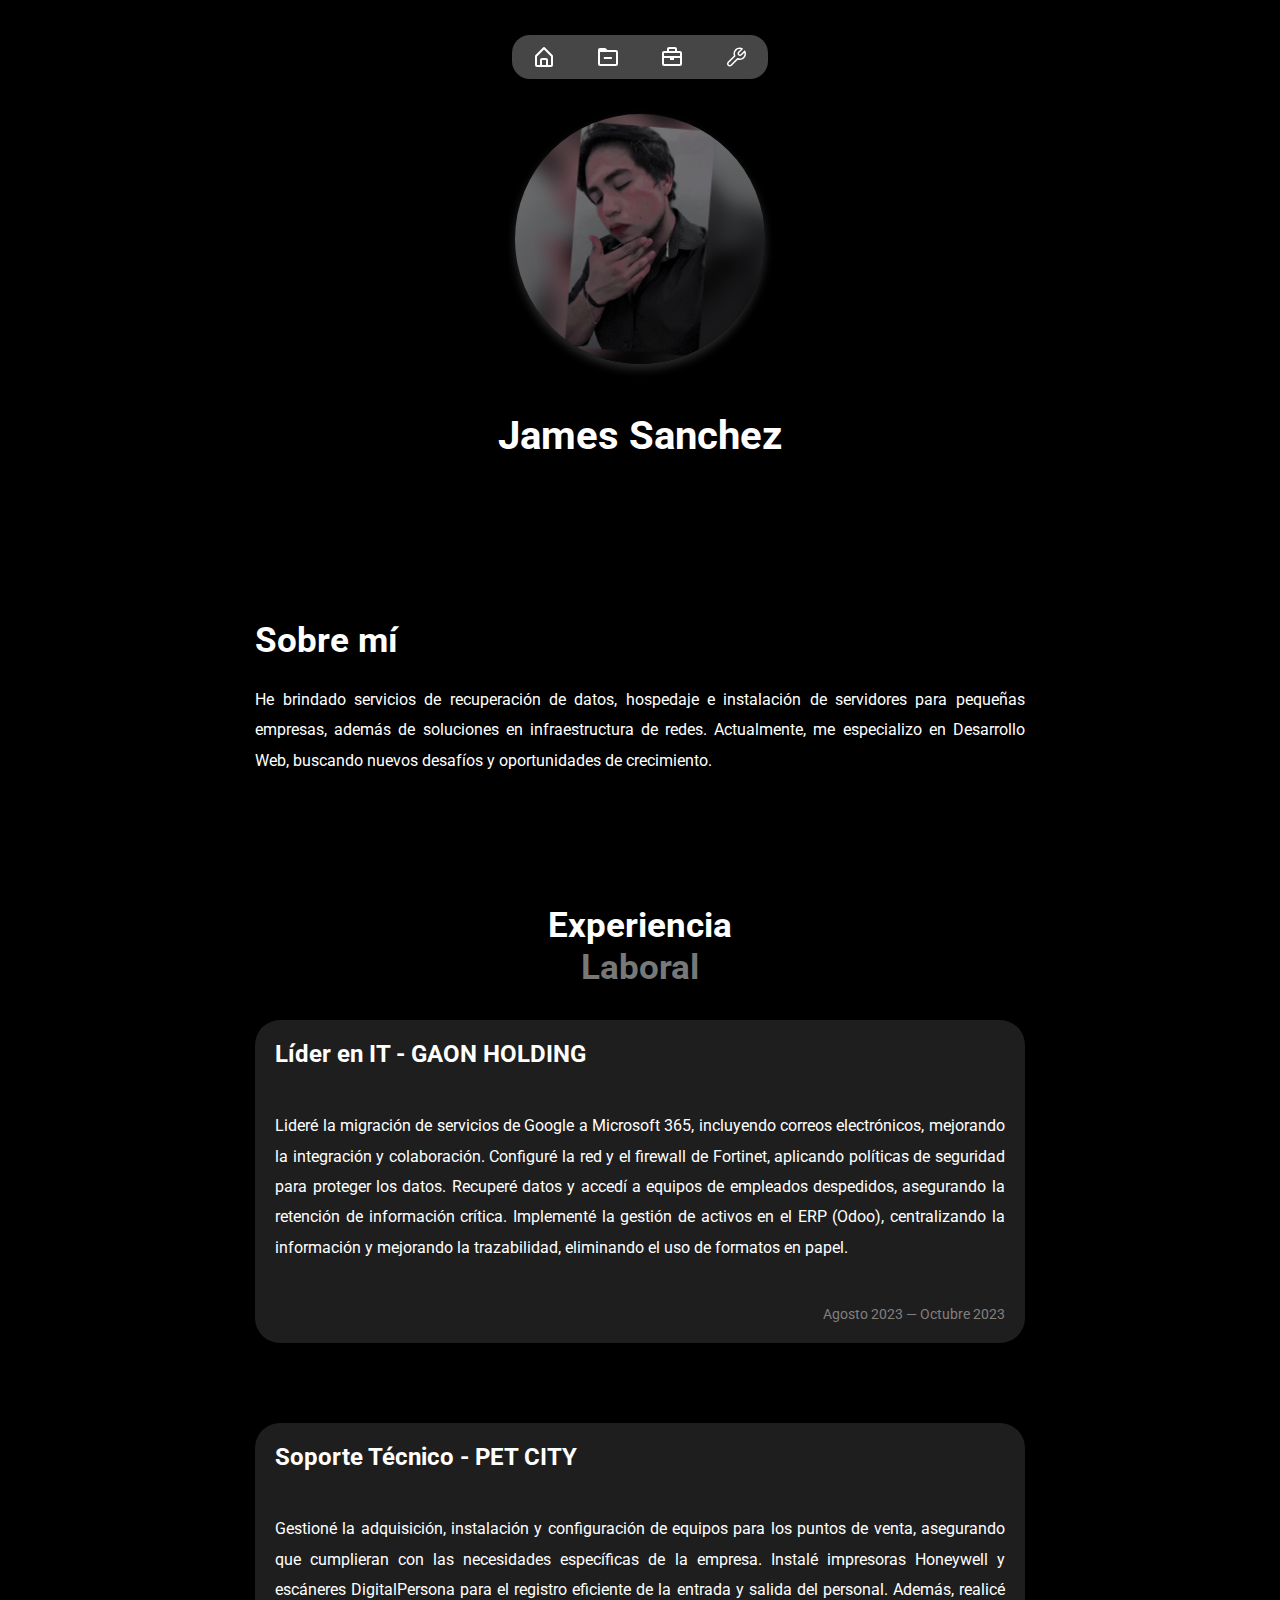
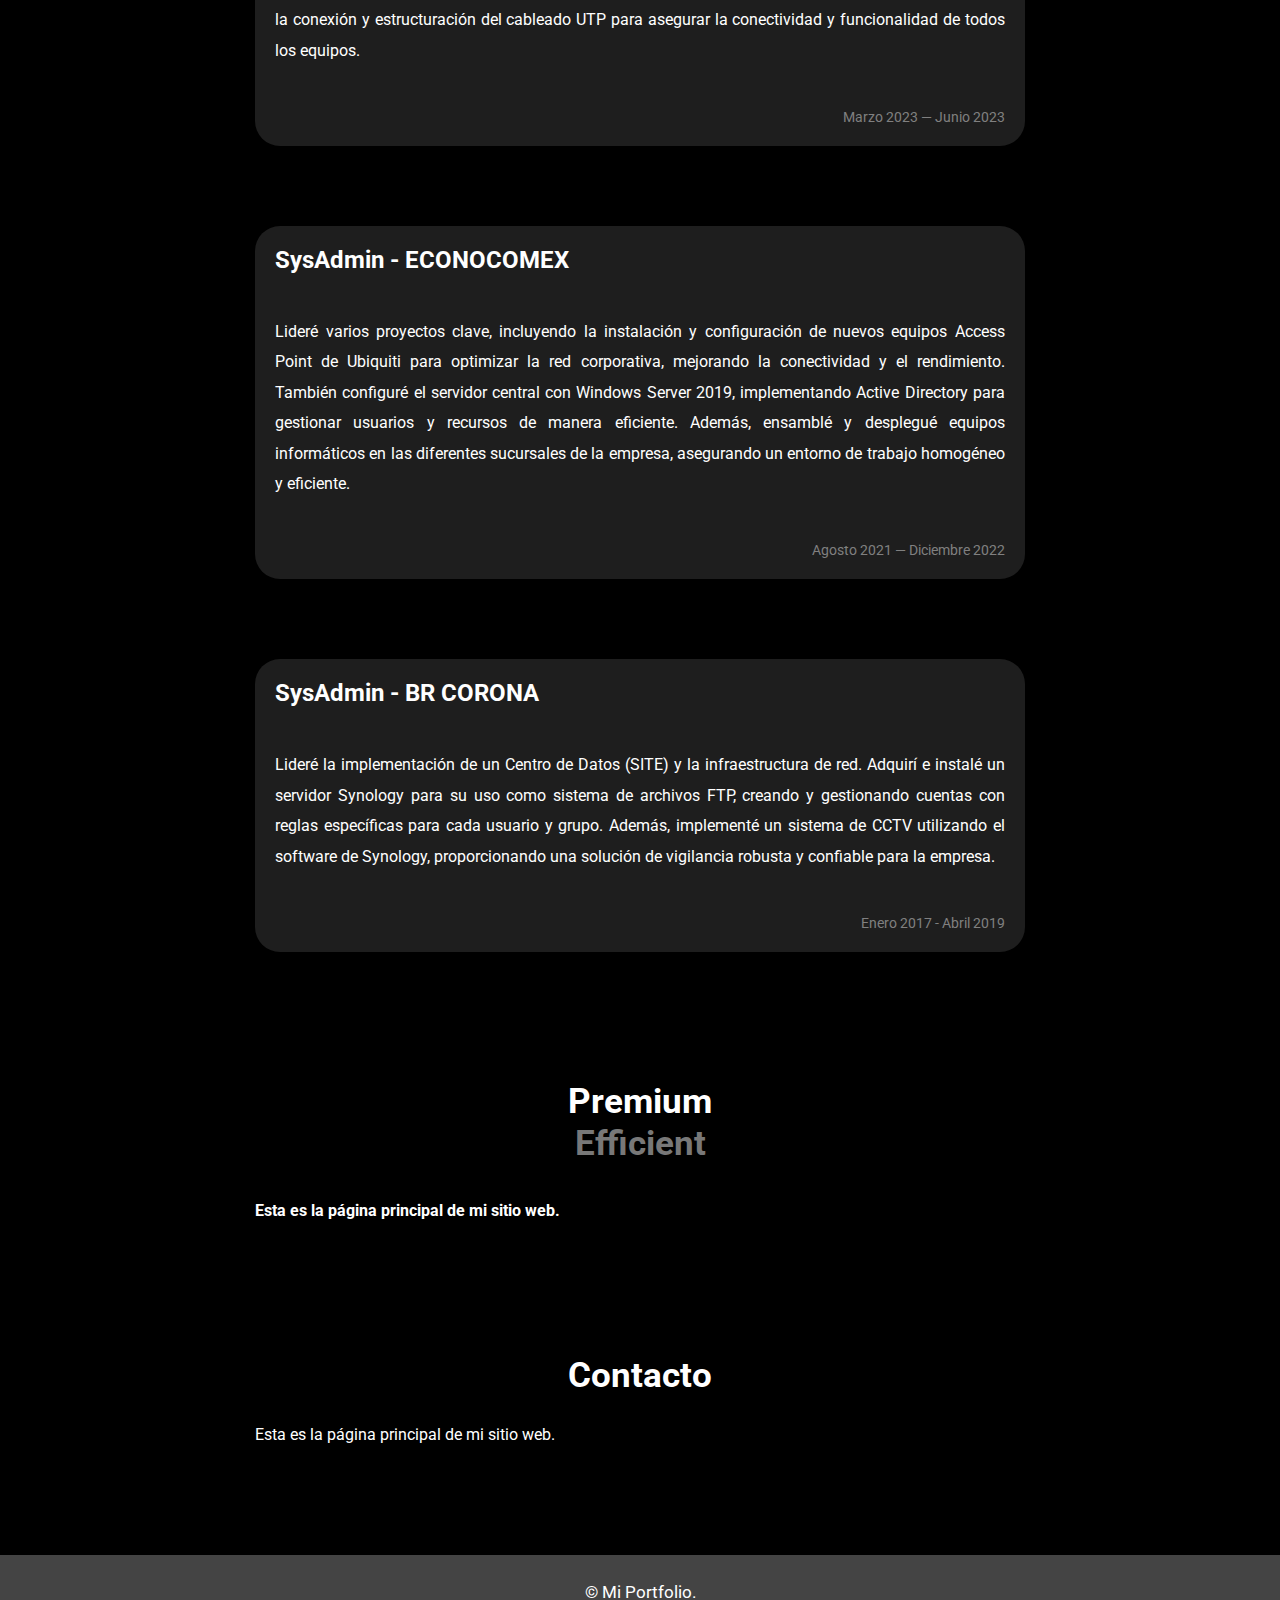
==== index.html @ c53a4980 "Portfolio Personal: Update - Se agrego el diseño general de la página principal." ====
<!DOCTYPE html>
<html lang="es">
<head>
  <meta charset="UTF-8">
  <meta name="viewport" content="width=device-width, initial-scale=1.0">
  <link rel="stylesheet" href="./public/css/styles.css">
  <link rel="stylesheet" href="./public/css/header.css">
  <link rel="stylesheet" href="./public/css/footer.css">

  <!-- Fonts -->
  <link rel="preconnect" href="https://fonts.googleapis.com">
  <link rel="preconnect" href="https://fonts.gstatic.com" crossorigin>
  <link href="https://fonts.googleapis.com/css2?family=Roboto:ital,wght@0,100..900;1,100..900&display=swap" rel="stylesheet">


  <title>Portfolio Personal - James Sanchez</title>
</head>
<body>
  <!-- Contenedor para el Header -->
  <!-- <div data-include-html="./public/components/header.html"></div> -->

  <!-- Menu -->
  <div class="container-maintained"> <!-- Contenedor de cinta -->

    <nav class="options"> <!-- Cinta -->

      <div class="container-icon"> <!-- Espacio de icono -->
        <a class="frame-icon" href="./index.html">
          <!-- Recurso del icono -->
          <img src="./public/assets/home.svg" alt="Inicio" title="Inicio">
        </a> <!-- Cuerpo de iconos -->
      </div>

      <div class="container-icon">
        <a class="frame-icon" href="#" alt="Proyectos">
          <img src="./public/assets/projects.svg" alt="Proyectos" title="Proyectos">
        </a>
      </div>

      <div class="container-icon">
        <a class="frame-icon" href="#" alt="Trabajo">
          <img src="./public/assets/work.svg" alt="Trabajo" title="Trabajos">
        </a>
      </div>
      
      <div class="container-icon">
        <a class="frame-icon" href="#" alt="Premium Tools" title="Premium Tools">
          <img src="./public/assets/tools.svg" alt="Herramientas">
        </a>
      </div>

    </nav>

  </div>

  <main>
    <div class="container">
      <img src="./public/images/profile picture.jpg" class="profile-picture" alt="Foto de perfil de James Sanchez">
      <h1 class="name">James Sanchez</h1>
    </div>

    <!-- Section Main -->
    <section class="section-main">

      <h2 class="subtitle-main">Sobre mí</h2>
      <p class="paragraph">
        He brindado servicios de recuperación de datos, hospedaje e instalación de servidores para pequeñas empresas, además de soluciones en infraestructura de redes. Actualmente, me especializo en Desarrollo Web, buscando nuevos desafíos y oportunidades de crecimiento.
      </p>

    </section>
    
    <section class="sections">
      <!-- Works - Tittle -->
      <div class="container-design-title">

        <h2 class="subtitle">Experiencia<br><span class="subtitles-component-span">Laboral</span></h2>

      </div>

      <!-- Works - Description -->
      <div class="container-design-content">

        <h2 class="title-work">
          Líder en IT - GAON HOLDING
        </h2>
        <br>
        <p class="paragraph">
          Lideré la migración de servicios de Google a Microsoft 365, incluyendo correos electrónicos, mejorando la integración y colaboración. Configuré la red y el firewall de Fortinet, aplicando políticas de seguridad para proteger los datos. Recuperé datos y accedí a equipos de empleados despedidos, asegurando la retención de información crítica. Implementé la gestión de activos en el ERP (Odoo), centralizando la información y mejorando la trazabilidad, eliminando el uso de formatos en papel.
        </p>
        <br>
        <p class="paragraph-date">
          Agosto 2023 — Octubre 2023
        </p>
        
      </div>

      <div class="container-design-content">

        <h2 class="title-work">
          Soporte Técnico - PET CITY
        </h2>
        <br>
        <p class="paragraph">
          Gestioné la adquisición, instalación y configuración de equipos para los puntos de venta, asegurando que cumplieran con las necesidades específicas de la empresa. Instalé impresoras Honeywell y escáneres DigitalPersona para el registro eficiente de la entrada y salida del personal. Además, realicé la conexión y estructuración del cableado UTP para asegurar la conectividad y funcionalidad de todos los equipos.
        </p>
        <br>
        <p class="paragraph-date">
          Marzo 2023 — Junio 2023
        </p>

      </div>

      <div class="container-design-content">

        <h2 class="title-work">
          SysAdmin - ECONOCOMEX
        </h2>
        <br>
        <p class="paragraph">
          Lideré varios proyectos clave, incluyendo la instalación y configuración de nuevos equipos Access Point de Ubiquiti para optimizar la red corporativa, mejorando la conectividad y el rendimiento. También configuré el servidor central con Windows Server 2019, implementando Active Directory para gestionar usuarios y recursos de manera eficiente. Además, ensamblé y desplegué equipos informáticos en las diferentes sucursales de la empresa, asegurando un entorno de trabajo homogéneo y eficiente.
        </p>
        <br>
        <p class="paragraph-date">
          Agosto 2021 — Diciembre 2022
        </p>

      </div>

      <div class="container-design-content">

        <h2 class="title-work">
          SysAdmin - BR CORONA
        </h2>
        <br>
        <p class="paragraph">
          Lideré la implementación de un Centro de Datos (SITE) y la infraestructura de red. Adquirí e instalé un servidor Synology para su uso como sistema de archivos FTP, creando y gestionando cuentas con reglas específicas para cada usuario y grupo. Además, implementé un sistema de CCTV utilizando el software de Synology, proporcionando una solución de vigilancia robusta y confiable para la empresa.
        </p>
        <br>
        <p class="paragraph-date">
          Enero 2017 - Abril 2019
        </p>

      </div>
      
    </section>

    <section class="sections">
      <div class="container-design-title">
        <h2 class="subtitle">Premium <br><span class="subtitles-component-span">Efficient</span></h2>
      </div>

      <h3 class="paragraph">Esta es la página principal de mi sitio web.</h3>

    </section>
    
    <section class="sections">

      <div class="container-design-title">
        <h2 class="subtitle">Contacto <br><span class="subtitles-complement-span"></span></h2>
        <p class="paragraph">Esta es la página principal de mi sitio web.</p>
      </div>

    </section>
    
  </main>

  <div data-include-html="./public/components/footer.html"></div>

  <!-- Importar el archivo de los componentes -->
  <script src="./public/js/footer.js"></script>

</body>
</html>
---- public/css/styles.css ----
/* Reset CSS básico */
* {
    margin: 0;
    padding: 0;
    box-sizing: border-box;
    font-family: "Roboto", sans-serif;
}

html, body {
    height: 100%;
    margin: 0;
    display: flex;
    flex-direction: column;
    background-color: black;
}

.container {
    display: flex;
    flex-direction: column;
    justify-content: center;
    align-items: center;
}

main {
    flex: 1;
    margin: 0 3rem 4.5rem 3rem;
}

.profile-picture {
    display: block; /* Para aplicar márgenes automáticos en bloque */
    width: 250px; /* Tamaño deseado */
    height: 250px; /* Mantener la proporción */
    border-radius: 50%; /* Hace la imagen circular */
    object-fit: cover; /* Recorta la imagen para que llene el espacio sin deformarse */
    margin: 0 auto; /* Centra la imagen */
    box-shadow: 0px 5px 10px 0px rgba(52, 52, 52, 0.8); /* Borde con blur de 5px */
}

.section-main {
    margin-top: 5rem;
    width: 65%;
    margin: auto;
}

/* Sections - General */
.sections{
    width: 65%;
    margin: auto;
    margin-top: 8rem;
}


/* Section Main */
/* Name */
.name {
    margin: 3rem 0 10rem 0;
    font-size: 2.5rem;
    color: white;
    text-align: center;
}


/* Works - Tittle */
.container-design-title {
    margin-bottom: 2rem;
    border-radius: 20px;
}

/* Works - Description */
.container-design-content {
    background: rgb(30, 30, 30);
    padding: 20px;
    margin-bottom: 80px;
    border-radius: 25px;
}


/* Inicio de Menú */

/* Contenedor de cinta */
.container-maintained {
    display: flex;
    width: auto;
    background-color: gray;
    justify-content: center;
    background: transparent;
}

/* Cinta */
.options {
    background-color: rgb(70, 70, 70);
    display: flex;
    justify-content: space-between;
    padding: 10px 20px;
    margin: 35px 0;
    border-radius: 18px;
    gap: 40px;
}

/* Centrado de los iconos en el nav -> container-icon */
.frame-icon {
    display: flex;
}


/* Fin de menu */

/* Works - Description */

.title-work {
    color: white;
}

/* Subtitle main - h2 */
.subtitle-main {
    font-size: 2.2rem;
    color: white;
}

.subtitle {
    font-size: 2.2rem;
    color: white;
    text-align: center;
}

/* Label - a */
.paragraph {
    text-align: justify;
    margin: 1.5rem 0 1.5rem 0;
    font-size: 1rem;
    line-height: 1.9;
    color: white;
}

.paragraph-date {
    text-align: right;
    font-size: 0.9rem;
    color: gray;
}

/* Subtitles component */
.subtitles-component {
    font-size: 2.2rem;
    color: white;
    text-align: center;
}

/* Label - span */
.subtitles-component-span {
    color: rgb(120, 120, 120);
}

/* Mobile */
@media (width <= 768px) {

    .name {
        font-size: 2.2rem;
        margin-bottom: 4rem;
    }

    /* Sections */
    .sections, .section-main {
        /* margin-top: 3rem; */
        width: 95%;
    }

    .paragraph {
        margin-top: 1.5rem;
        font-size: 0.9rem;
    }

    main {
        margin: 0 1.5rem 4.5rem 1.5rem;
    }
    
}
---- public/css/footer.css ----
/* Propiedades del diseño general del footer */
footer {
    background-color: #444;
    color: white;
    /* margin-top: 2rem; */
    padding: 0.7rem;
    text-align: center;
    position: relative;
    bottom: 0;
    left: 0;
    box-sizing: border-box;
    width: 100%;
    align-items: center;
    font-family: Arial, Helvetica, sans-serif;
}

/* 
    Propiedades de la etiqueta que contiene referencias: como redes sociales
    secciones de la página, etc. 
*/

.information {
    font-size: 17px;
    padding: 1rem;
}

@media screen and (min-width: 320px) and (max-width: 768px) {
    .information {
        font-size: 14px;
    }
}
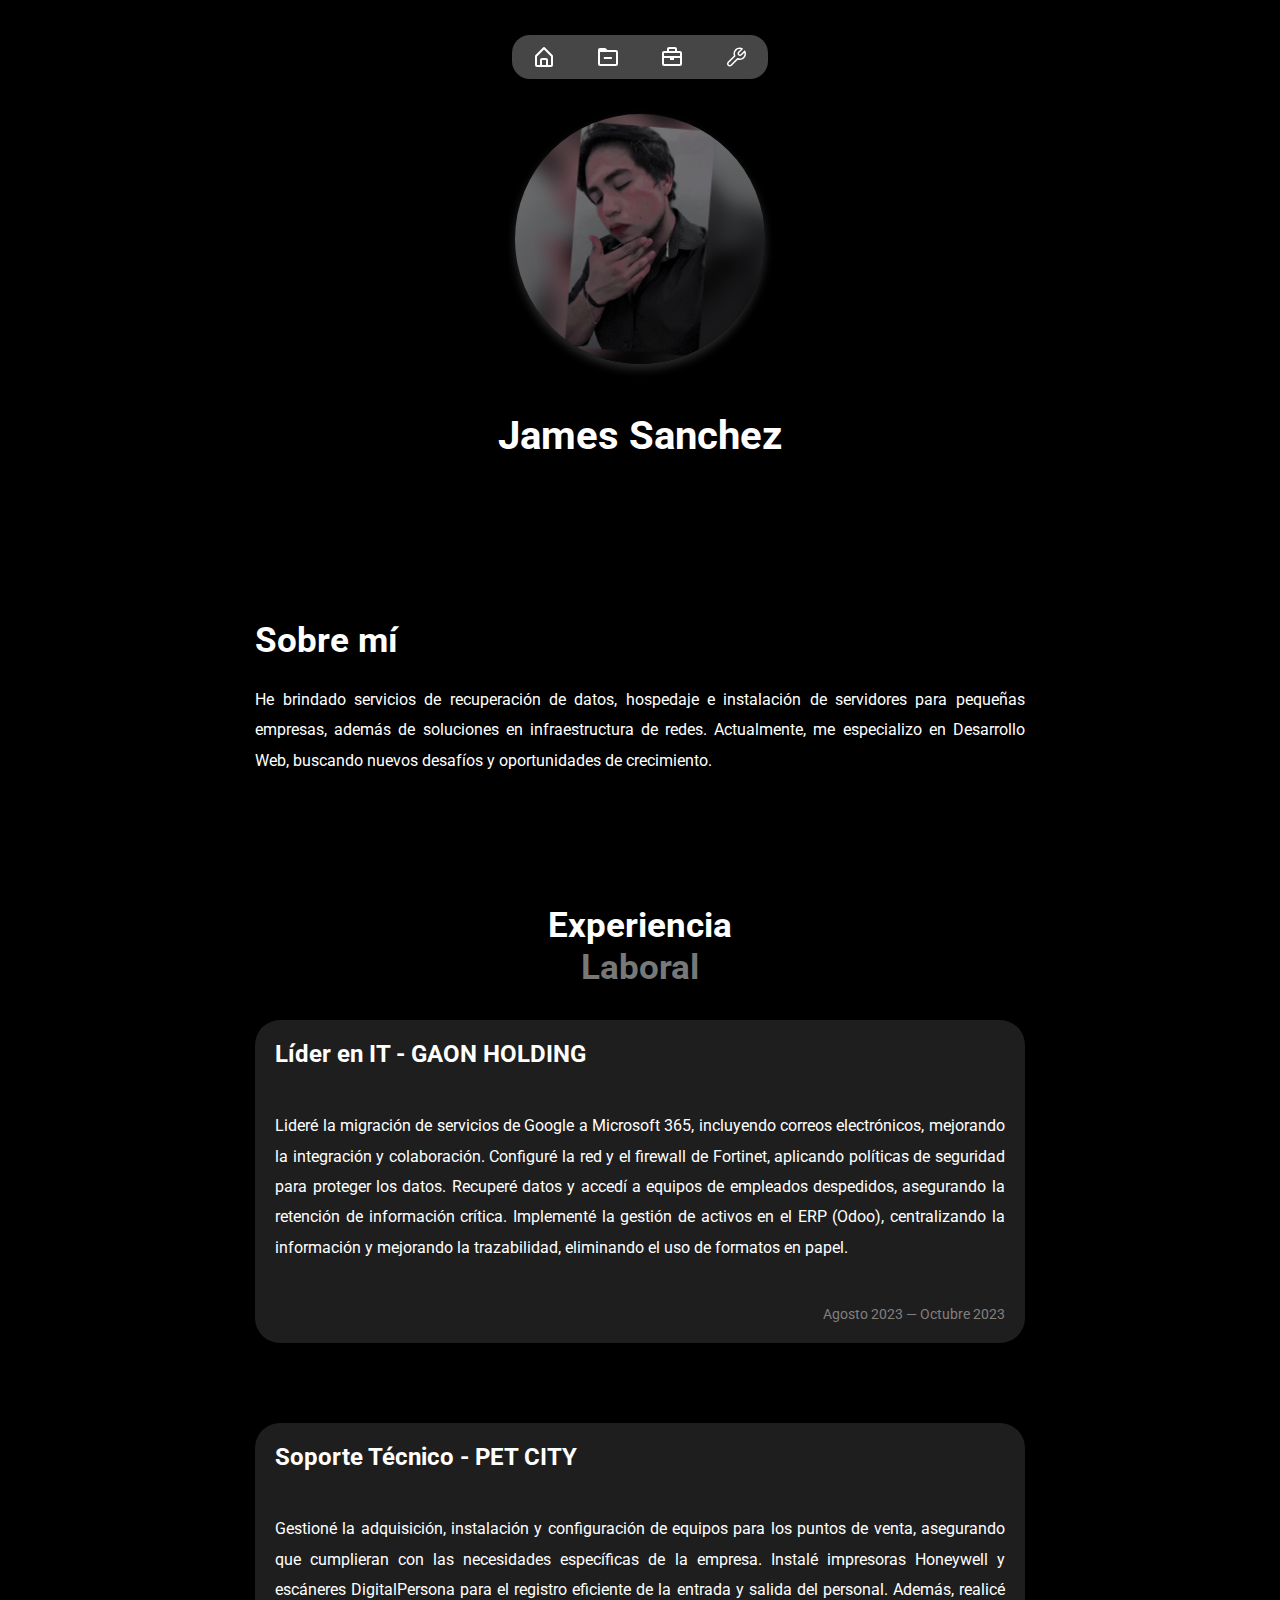
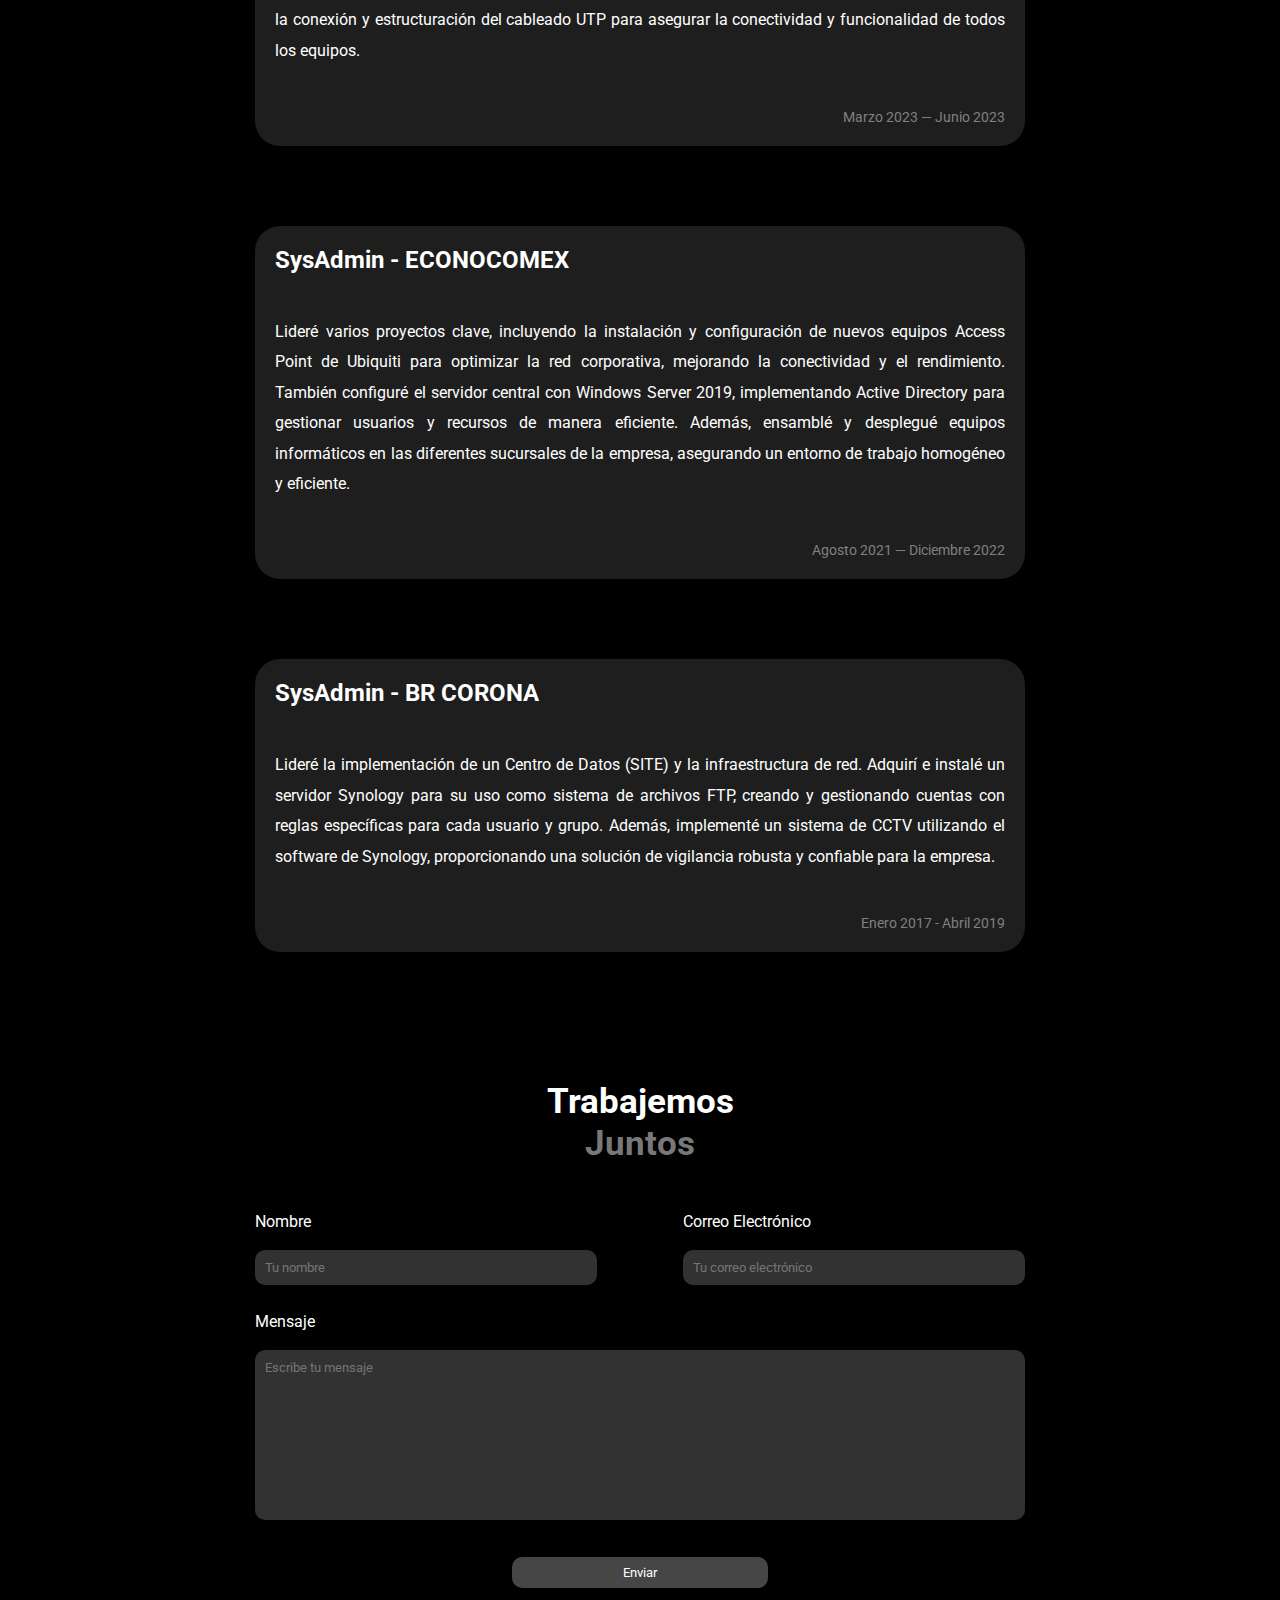
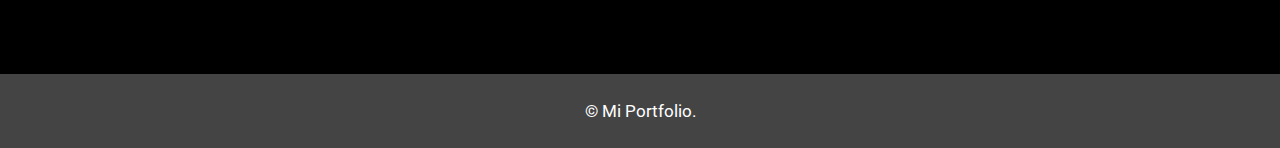
==== commit 47c3f43d: "Update: Contacto - Se agrego el formulario con lo siguientes elementos como el nombre, correo y mens" ====
--- a/index.html
+++ b/index.html
@@ -16,10 +16,8 @@
   <title>Portfolio Personal - James Sanchez</title>
 </head>
 <body>
-  <!-- Contenedor para el Header -->
-  <!-- <div data-include-html="./public/components/header.html"></div> -->
 
-  <!-- Menu -->
+  <!-- Menu Header -->
   <div class="container-maintained"> <!-- Contenedor de cinta -->
 
     <nav class="options"> <!-- Cinta -->
@@ -144,21 +142,47 @@
       
     </section>
 
-    <section class="sections">
-      <div class="container-design-title">
-        <h2 class="subtitle">Premium <br><span class="subtitles-component-span">Efficient</span></h2>
-      </div>
-
-      <h3 class="paragraph">Esta es la página principal de mi sitio web.</h3>
-
-    </section>
-    
+    <!-- Contact -->
     <section class="sections">
 
       <div class="container-design-title">
-        <h2 class="subtitle">Contacto <br><span class="subtitles-complement-span"></span></h2>
-        <p class="paragraph">Esta es la página principal de mi sitio web.</p>
+        <h2 class="subtitle">Trabajemos <br><span class="subtitles-component-span">Juntos</span></h2>
       </div>
+
+      <form action="/enviar-formulario" method="post" class="contact">
+
+        <div class="form-container">
+
+          <div class="grid-name">
+            
+            <label class="lbl-form" for="name">Nombre</label> <br> <br>
+            <input class="input-name" type="text" id="name" name="name" placeholder="Tu nombre" required>
+          
+          </div>
+
+          <div class="grid-email">
+
+            <label class="lbl-form" for="email">Correo Electrónico</label> <br> <br>
+            <input class="input-email" type="email" id="email" name="email" cols="30" placeholder="Tu correo electrónico" required>
+
+          </div>
+
+          <div class="grid-message">
+
+            <label class="lbl-form" for="message">Mensaje</label> <br> <br>
+            <textarea class="txtarea-message" id="message" name="message" rows="10" cols="100%" maxlength="1000" placeholder="Escribe tu mensaje" required></textarea> <br> <br>
+            
+          </div>
+
+          <div class="grid-btn">
+            
+            <button class="btn-form" type="submit">Enviar</button>
+
+          </div>
+
+        </div>
+
+      </form>
 
     </section>
     
--- a/public/css/styles.css
+++ b/public/css/styles.css
@@ -105,6 +105,8 @@
 
 /* Fin de menu */
 
+
+
 /* Works - Description */
 
 .title-work {
@@ -150,6 +152,94 @@
     color: rgb(120, 120, 120);
 }
 
+
+/* Contact */
+
+.lbl-form {
+    font-size: 1rem;
+    color: white;
+}
+
+.form-container {
+    display: grid;
+    grid-template-columns: repeat(9, 1fr);
+    grid-template-rows: 80px 20px 15em 40px 10px;
+
+    margin: auto;
+    margin-top: 3rem;
+}
+
+.grid-name {
+    grid-column: 1 / 5;
+    grid-row: 1 / 2;
+}
+
+.input-name {
+    padding: 10px;
+    border: none;
+    border-radius: 10px;
+    background: rgb(50, 50, 50);
+    color: white;
+
+    width: 100%;
+}
+
+.grid-email {
+    grid-column: 6 / 10;
+    grid-row: 1 / 2;
+}
+
+.input-email {
+    padding: 10px;
+    border: none;
+    border-radius: 10px;
+    background-color: rgb(50, 50, 50);
+    color: white;
+
+    width: 100%;
+}
+
+.grid-message {
+    grid-column: 1 / 10;
+    grid-row: 3 / 4;
+}
+
+.txtarea-message {
+    padding: 10px;
+    border: none;
+    border-radius: 10px;
+    background-color: rgb(50, 50, 50);
+    color: white;
+
+    width: 100%;
+    resize: none;
+}
+
+.grid-btn {
+    grid-column: 4 / 7;
+    grid-row: 4 / 5;
+}
+
+.btn-form {
+    margin: 5px auto;
+    padding: 8px;
+    border: none;
+    border-radius: 10px;
+    background-color: rgb(70, 70, 70);
+    color: white;
+
+    width: 100%;
+    cursor: pointer;
+
+    transition: background-color 0.3s ease; 
+}
+
+.btn-form:hover {
+    background-color: rgb(100, 100, 100);
+}
+
+
+
 /* Mobile */
 @media (width <= 768px) {
 
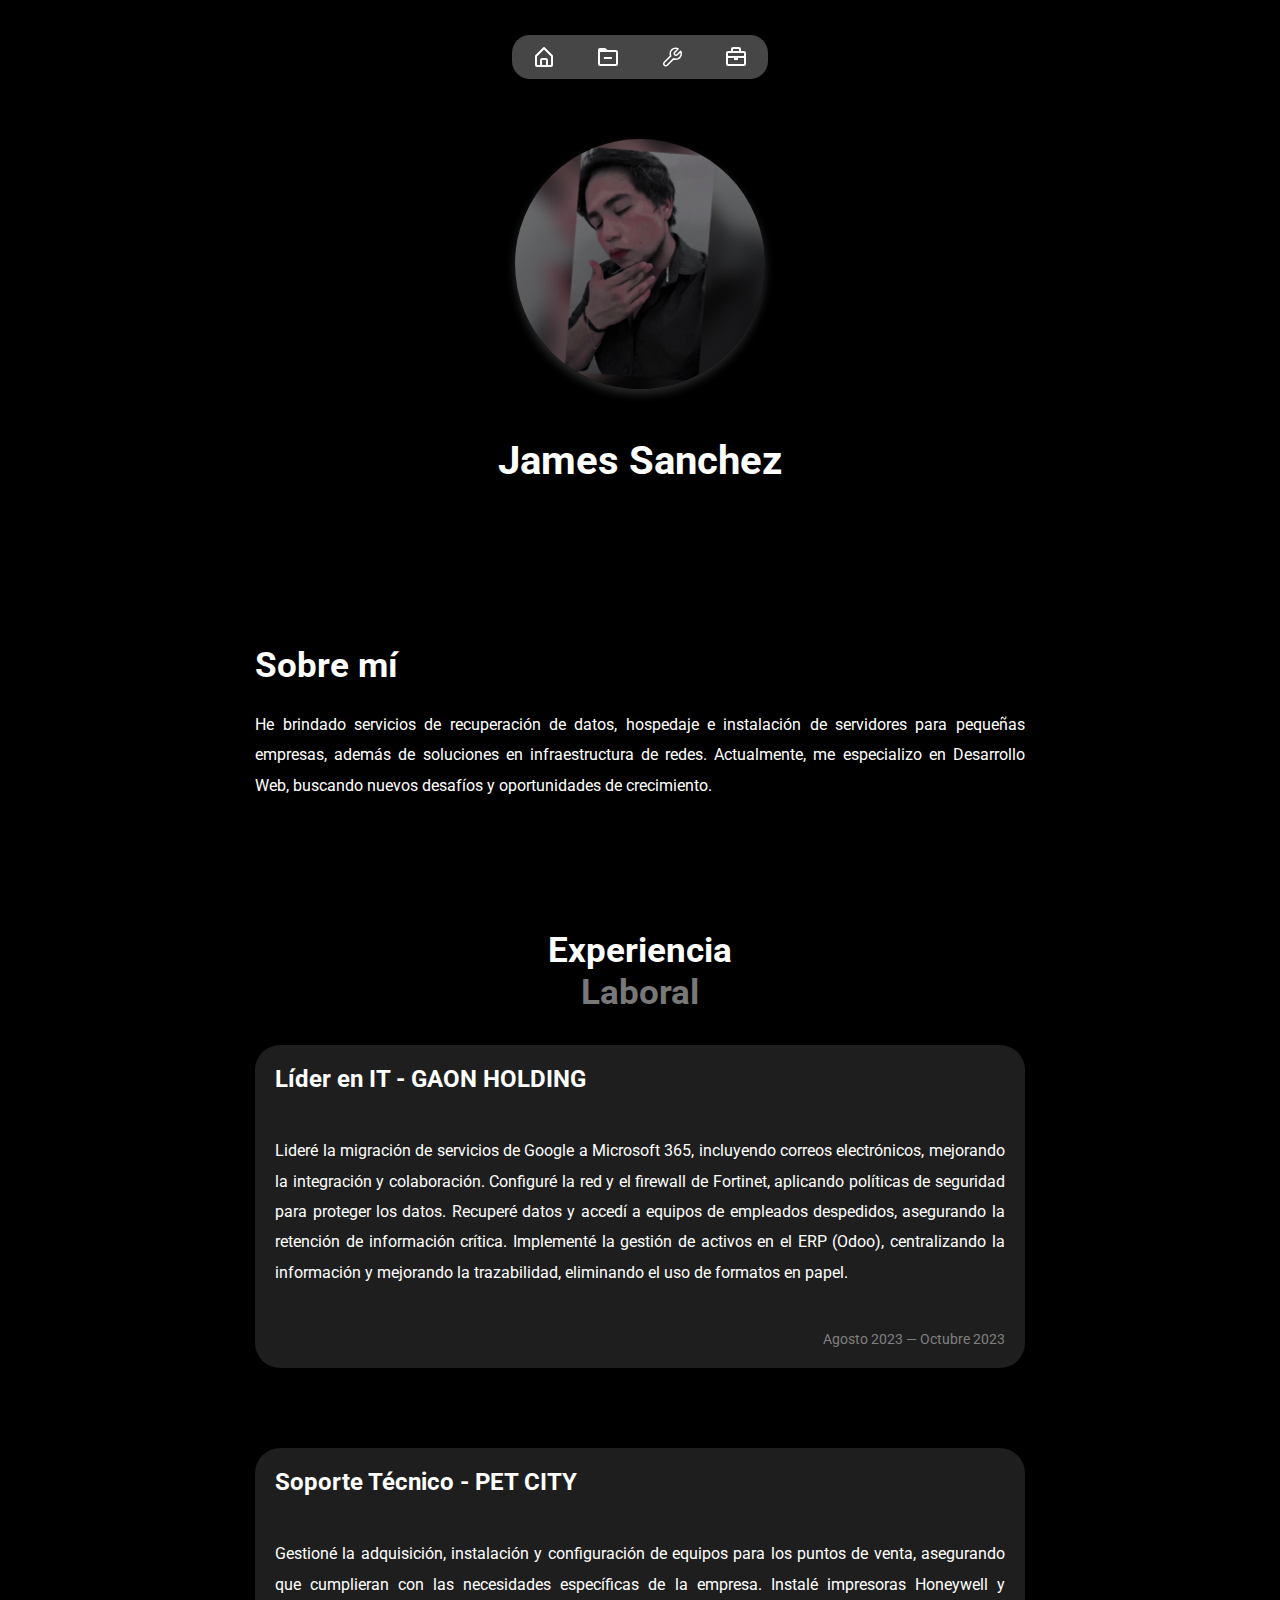
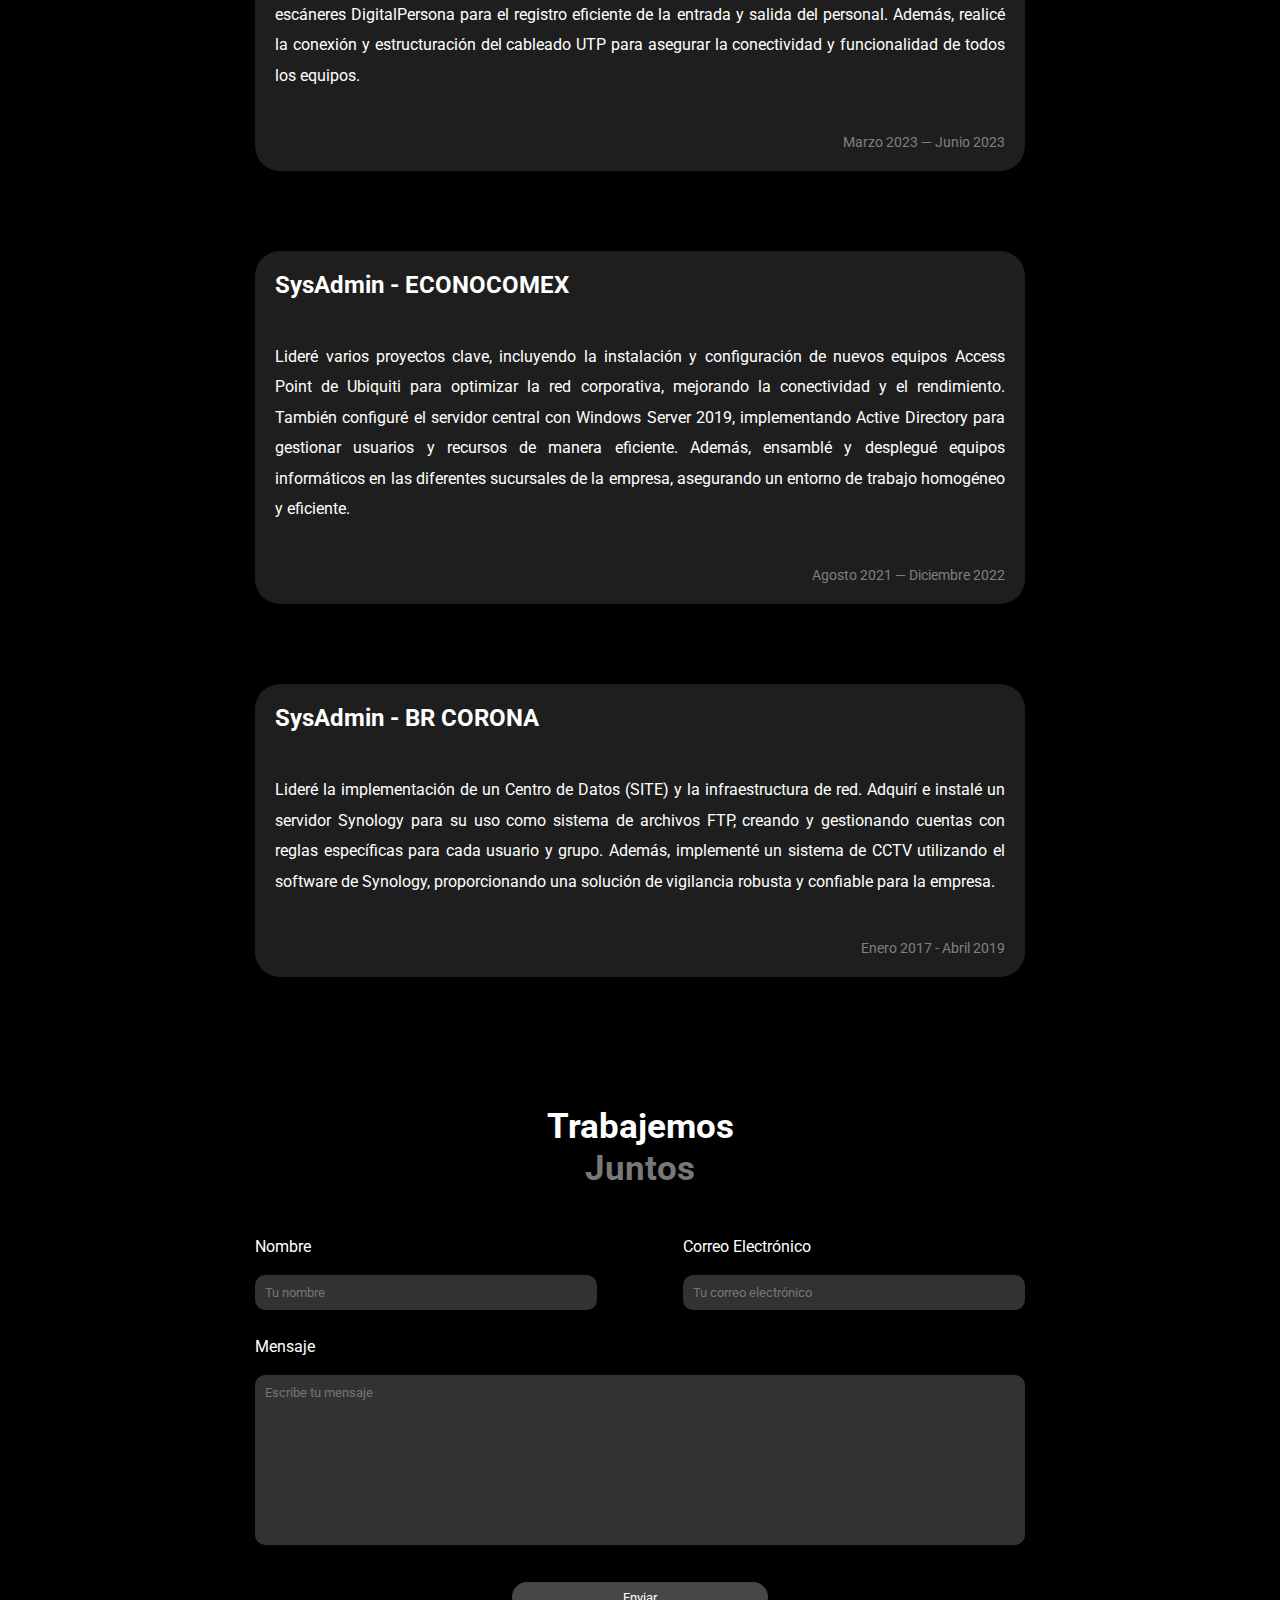
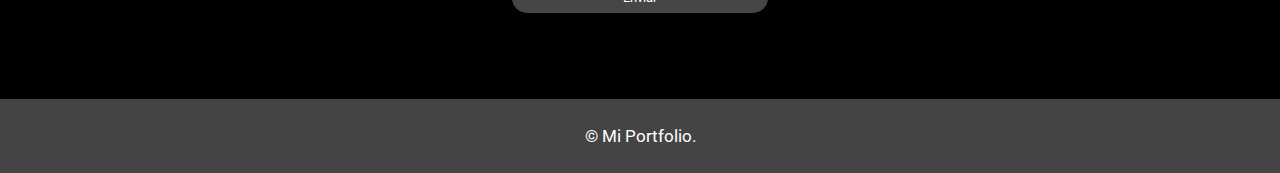
==== commit 769781b7: "Merge pull request #2 from JamesSanchez01/feature/contact" ====
--- a/index.html
+++ b/index.html
@@ -4,7 +4,6 @@
   <meta charset="UTF-8">
   <meta name="viewport" content="width=device-width, initial-scale=1.0">
   <link rel="stylesheet" href="./public/css/styles.css">
-  <link rel="stylesheet" href="./public/css/header.css">
   <link rel="stylesheet" href="./public/css/footer.css">
 
   <!-- Fonts -->
@@ -30,20 +29,20 @@
       </div>
 
       <div class="container-icon">
-        <a class="frame-icon" href="#" alt="Proyectos">
-          <img src="./public/assets/projects.svg" alt="Proyectos" title="Proyectos">
-        </a>
-      </div>
-
-      <div class="container-icon">
-        <a class="frame-icon" href="#" alt="Trabajo">
-          <img src="./public/assets/work.svg" alt="Trabajo" title="Trabajos">
+        <a class="frame-icon" href="#experiencia" alt="Experiencia">
+          <img src="./public/assets/projects.svg" alt="Experiencia" title="Experiencia">
         </a>
       </div>
       
       <div class="container-icon">
-        <a class="frame-icon" href="#" alt="Premium Tools" title="Premium Tools">
+        <a class="frame-icon" href="#herramientas" alt="Herramientas" title="Herramientas">
           <img src="./public/assets/tools.svg" alt="Herramientas">
+        </a>
+      </div>
+
+      <div class="container-icon">
+        <a class="frame-icon" href="#trabajemos-juntos" alt="Trabajemos Juntos">
+          <img src="./public/assets/work.svg" alt="Trabajemos Juntos" title="Trabajemos Juntos">
         </a>
       </div>
 
@@ -71,7 +70,7 @@
       <!-- Works - Tittle -->
       <div class="container-design-title">
 
-        <h2 class="subtitle">Experiencia<br><span class="subtitles-component-span">Laboral</span></h2>
+        <h2 id="experiencia" class="subtitle">Experiencia<br><span class="subtitles-component-span">Laboral</span></h2>
 
       </div>
 
@@ -146,10 +145,10 @@
     <section class="sections">
 
       <div class="container-design-title">
-        <h2 class="subtitle">Trabajemos <br><span class="subtitles-component-span">Juntos</span></h2>
-      </div>
-
-      <form action="/enviar-formulario" method="post" class="contact">
+        <h2 id="trabajemos-juntos" class="subtitle">Trabajemos <br><span class="subtitles-component-span">Juntos</span></h2>
+      </div>
+
+      <form id="contactForm" class="contact" action="http://127.0.0.1:8000/send-email/" method="post">
 
         <div class="form-container">
 
@@ -179,10 +178,14 @@
             <button class="btn-form" type="submit">Enviar</button>
 
           </div>
-
+          
         </div>
 
       </form>
+
+      <div id="successMessage" class="successMessage"></div>
+
+      <div id="errorMessage" class="errorMessage"></div>
 
     </section>
     
@@ -192,6 +195,7 @@
 
   <!-- Importar el archivo de los componentes -->
   <script src="./public/js/footer.js"></script>
+  <script src="/public/js/form.js"></script>
 
 </body>
 </html>
--- a/public/css/styles.css
+++ b/public/css/styles.css
@@ -92,7 +92,7 @@
     display: flex;
     justify-content: space-between;
     padding: 10px 20px;
-    margin: 35px 0;
+    margin: 35px 0 60px 0;
     border-radius: 18px;
     gap: 40px;
 }
@@ -224,7 +224,7 @@
     margin: 5px auto;
     padding: 8px;
     border: none;
-    border-radius: 10px;
+    border-radius: 15px;
     background-color: rgb(70, 70, 70);
     color: white;
 
@@ -238,10 +238,62 @@
     background-color: rgb(100, 100, 100);
 }
 
-
-
-/* Mobile */
+/* Comprobación o Error de envió de correo */
+
+.successMessage {
+    color: #b1ff4a;
+    display: none;
+
+    text-align: center;
+    position: fixed; /* Fijado en la pantalla */
+    top: 50%;
+    left: 50%;
+    transform: translate(-50%, -50%); /* Centra el div en la pantalla */
+    background: rgb(60, 60, 60); /* Fondo oscuro semi-transparente */
+    padding: 1rem 2rem;
+    border-radius: 8px;
+    width: auto;
+    text-shadow: 2px 2px 1px rgb(0, 0, 0); /* Sombra */
+
+    margin-top: 1.5rem;
+    font-size: 1rem;
+}
+
+.errorMessage {
+    color: #fc5050;
+    display: none;
+
+    text-align: center;
+    position: fixed; /* Fijado en la pantalla */
+    top: 50%;
+    left: 50%;
+    transform: translate(-50%, -50%); /* Centra el div en la pantalla */
+    background: rgb(60, 60, 60); /* Fondo oscuro semi-transparente */
+    padding: 1rem 2rem;
+    border-radius: 8px;
+    width: auto;
+    text-shadow: 2px 2px 1px rgb(0, 0, 0); /* Sombra */
+
+    margin-top: 1.5rem;
+    font-size: 1rem;
+}
+
+/* Tablet */
 @media (width <= 768px) {
+
+    .name {
+        margin: 3rem 0 8rem 0;
+    }
+    
+    /* Sections */
+    .sections, .section-main {
+        width: 85%;
+    }
+
+}
+
+/* Mobile M, L */
+@media (width <= 425px) {
 
     .name {
         font-size: 2.2rem;
@@ -250,7 +302,6 @@
 
     /* Sections */
     .sections, .section-main {
-        /* margin-top: 3rem; */
         width: 95%;
     }
 
@@ -262,5 +313,34 @@
     main {
         margin: 0 1.5rem 4.5rem 1.5rem;
     }
+
+    /* Contact */
+    .input-name, .input-email {
+        font-size: 0.75rem;
+    }
+
+    .txtarea-message {
+        font-size: 0.75rem;
+    }
     
 }
+
+/* Mobile S */
+@media (width <= 320px) {
+
+    /* Contact */
+    .lbl-form {
+        font-size: 0.85rem;
+    }
+
+    .input-name, .input-email {
+        font-size: 0.63rem;
+    }
+
+    .txtarea-message {
+        font-size: 0.63rem;
+
+        height: 170px;
+    }
+
+}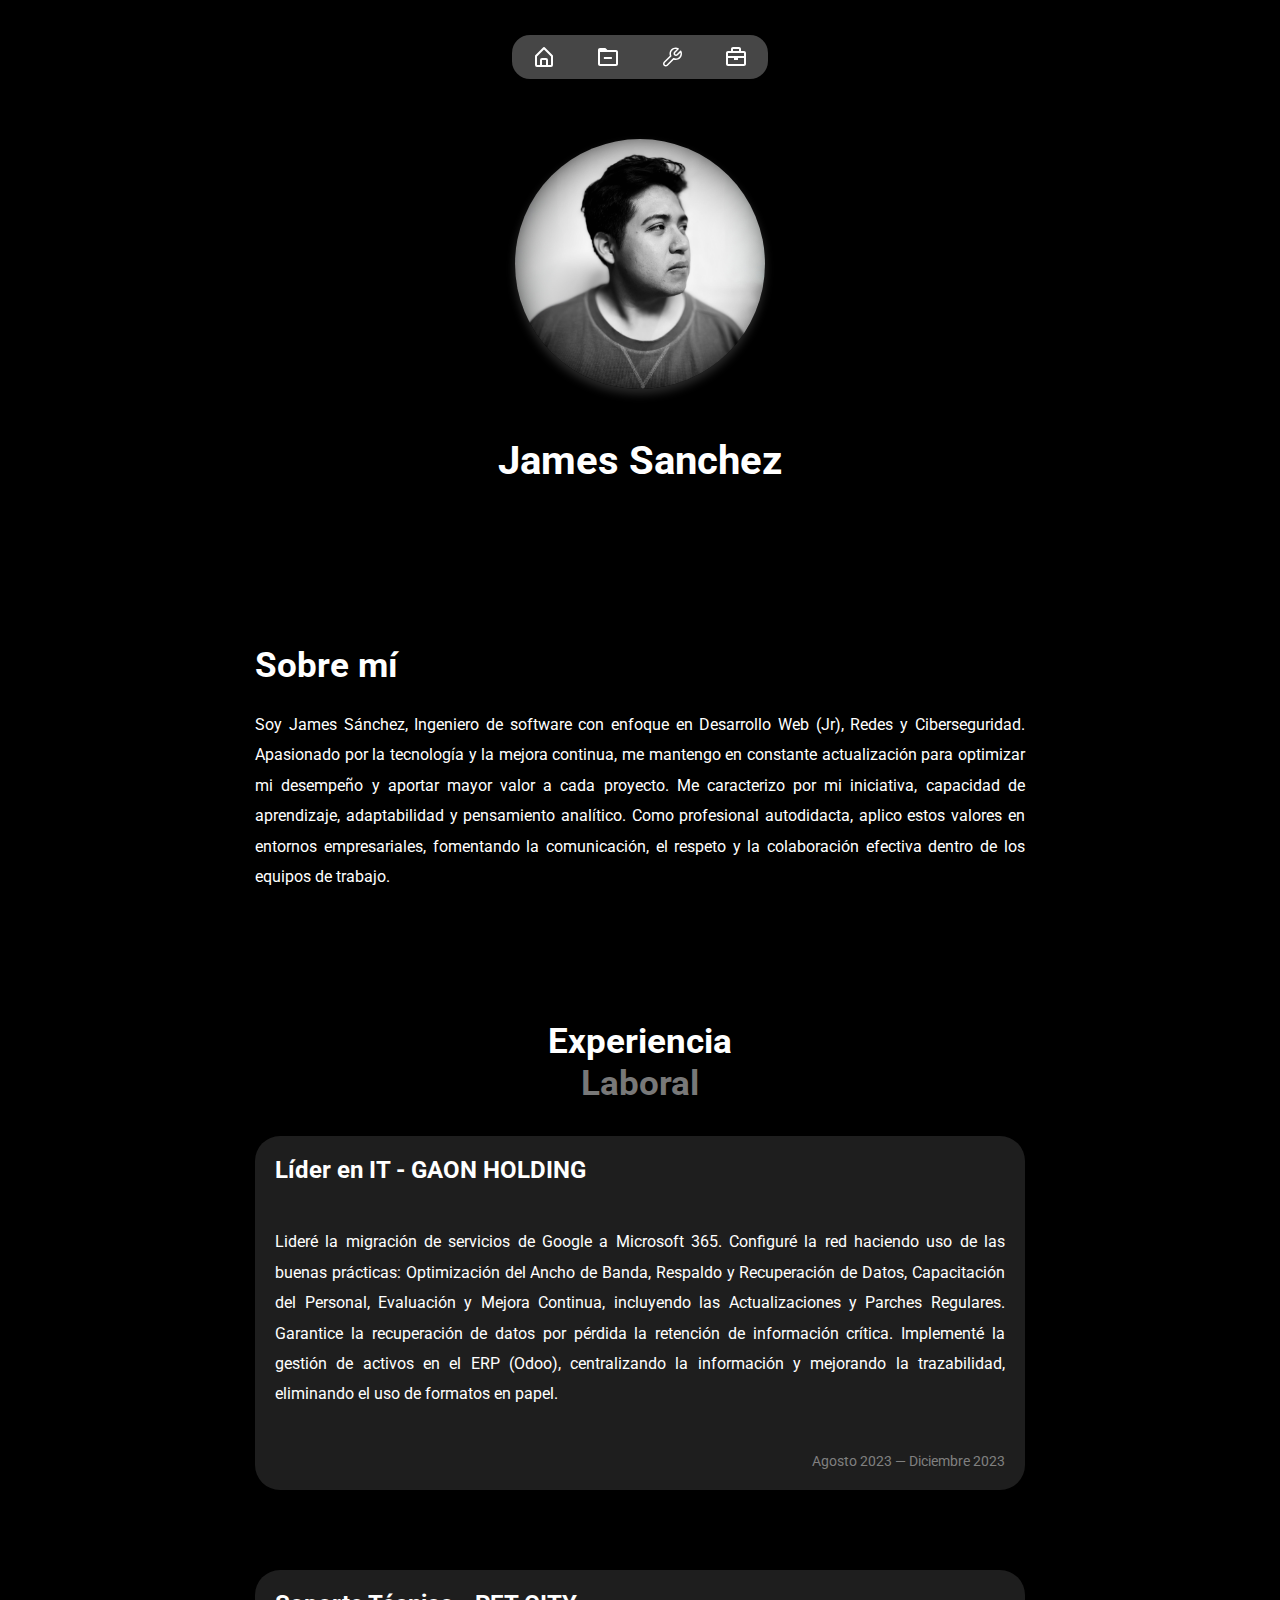
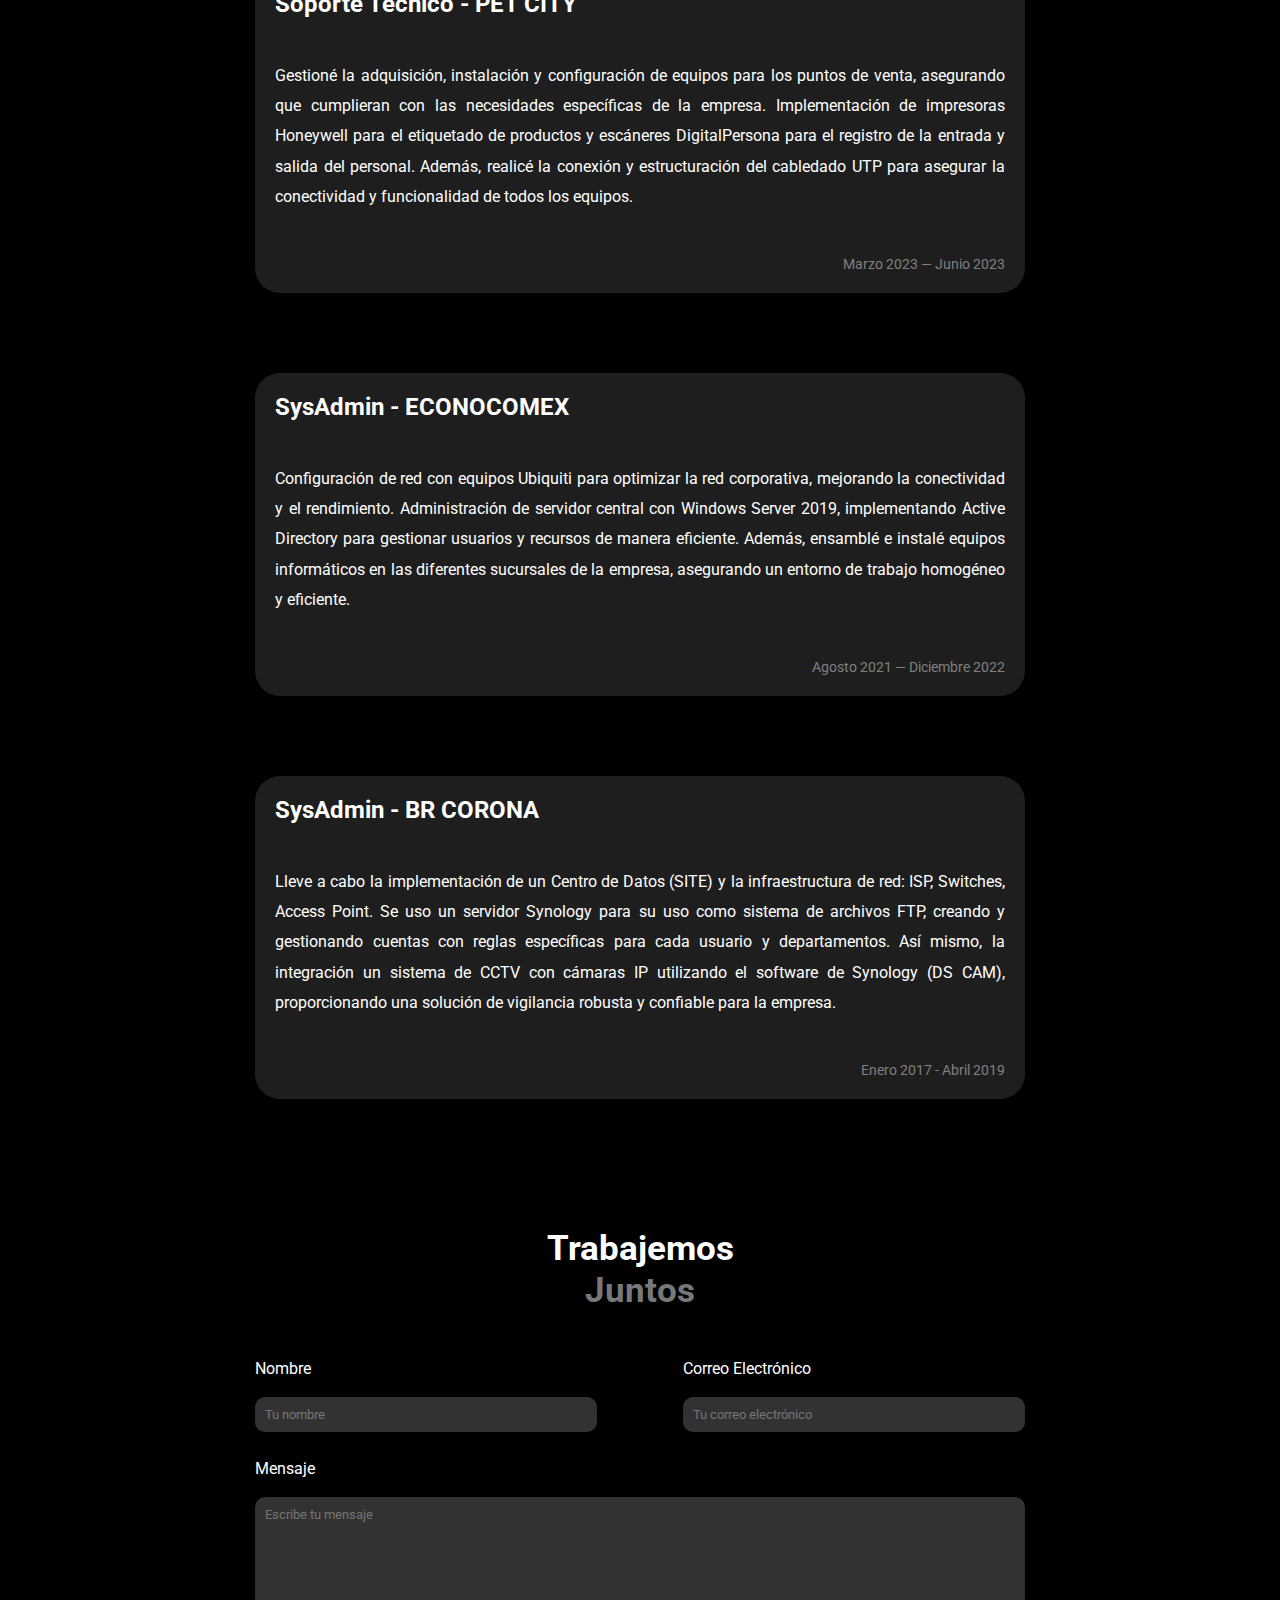
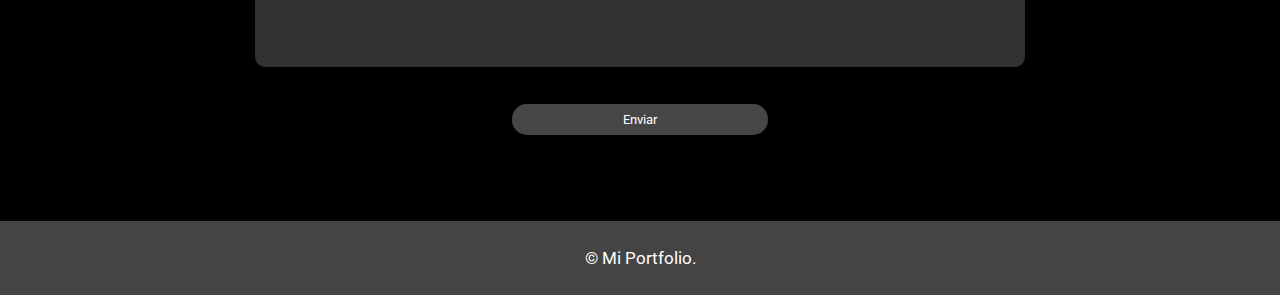
==== commit f1815828: "Se agrego la foto de perfil oficial y se cambio el contenido de los parrafos de Experiencia Laboral." ====
--- a/index.html
+++ b/index.html
@@ -51,8 +51,9 @@
   </div>
 
   <main>
+
     <div class="container">
-      <img src="./public/images/profile picture.jpg" class="profile-picture" alt="Foto de perfil de James Sanchez">
+      <img src="./public/images/fotoPerfil.jpeg" class="profile-picture" alt="Foto de perfil de James Sanchez">
       <h1 class="name">James Sanchez</h1>
     </div>
 
@@ -61,7 +62,9 @@
 
       <h2 class="subtitle-main">Sobre mí</h2>
       <p class="paragraph">
-        He brindado servicios de recuperación de datos, hospedaje e instalación de servidores para pequeñas empresas, además de soluciones en infraestructura de redes. Actualmente, me especializo en Desarrollo Web, buscando nuevos desafíos y oportunidades de crecimiento.
+        Soy James Sánchez, Ingeniero de software con enfoque en Desarrollo Web (Jr), Redes y Ciberseguridad. Apasionado por la tecnología y la mejora continua, me mantengo en constante actualización para optimizar mi desempeño y aportar mayor valor a cada proyecto.
+
+        Me caracterizo por mi iniciativa, capacidad de aprendizaje, adaptabilidad y pensamiento analítico. Como profesional autodidacta, aplico estos valores en entornos empresariales, fomentando la comunicación, el respeto y la colaboración efectiva dentro de los equipos de trabajo.
       </p>
 
     </section>
@@ -82,11 +85,11 @@
         </h2>
         <br>
         <p class="paragraph">
-          Lideré la migración de servicios de Google a Microsoft 365, incluyendo correos electrónicos, mejorando la integración y colaboración. Configuré la red y el firewall de Fortinet, aplicando políticas de seguridad para proteger los datos. Recuperé datos y accedí a equipos de empleados despedidos, asegurando la retención de información crítica. Implementé la gestión de activos en el ERP (Odoo), centralizando la información y mejorando la trazabilidad, eliminando el uso de formatos en papel.
-        </p>
-        <br>
-        <p class="paragraph-date">
-          Agosto 2023 — Octubre 2023
+          Lideré la migración de servicios de Google a Microsoft 365. Configuré la red haciendo uso de las buenas prácticas: Optimización del Ancho de Banda, Respaldo y Recuperación de Datos, Capacitación del Personal, Evaluación y Mejora Continua, incluyendo las Actualizaciones y Parches Regulares. Garantice la recuperación de datos por pérdida la retención de información crítica. Implementé la gestión de activos en el ERP (Odoo), centralizando la información y mejorando la trazabilidad, eliminando el uso de formatos en papel.
+        </p>
+        <br>
+        <p class="paragraph-date">
+          Agosto 2023 — Diciembre 2023
         </p>
         
       </div>
@@ -98,7 +101,7 @@
         </h2>
         <br>
         <p class="paragraph">
-          Gestioné la adquisición, instalación y configuración de equipos para los puntos de venta, asegurando que cumplieran con las necesidades específicas de la empresa. Instalé impresoras Honeywell y escáneres DigitalPersona para el registro eficiente de la entrada y salida del personal. Además, realicé la conexión y estructuración del cableado UTP para asegurar la conectividad y funcionalidad de todos los equipos.
+          Gestioné la adquisición, instalación y configuración de equipos para los puntos de venta, asegurando que cumplieran con las necesidades específicas de la empresa. Implementación de impresoras Honeywell para el etiquetado de productos y escáneres DigitalPersona para el registro de la entrada y salida del personal. Además, realicé la conexión y estructuración del cabledado UTP para asegurar la conectividad y funcionalidad de todos los equipos.
         </p>
         <br>
         <p class="paragraph-date">
@@ -114,7 +117,7 @@
         </h2>
         <br>
         <p class="paragraph">
-          Lideré varios proyectos clave, incluyendo la instalación y configuración de nuevos equipos Access Point de Ubiquiti para optimizar la red corporativa, mejorando la conectividad y el rendimiento. También configuré el servidor central con Windows Server 2019, implementando Active Directory para gestionar usuarios y recursos de manera eficiente. Además, ensamblé y desplegué equipos informáticos en las diferentes sucursales de la empresa, asegurando un entorno de trabajo homogéneo y eficiente.
+          Configuración de red con equipos Ubiquiti para optimizar la red corporativa, mejorando la conectividad y el rendimiento. Administración de servidor central con Windows Server 2019, implementando Active Directory para gestionar usuarios y recursos de manera eficiente. Además, ensamblé e instalé equipos informáticos en las diferentes sucursales de la empresa, asegurando un entorno de trabajo homogéneo y eficiente.
         </p>
         <br>
         <p class="paragraph-date">
@@ -130,7 +133,7 @@
         </h2>
         <br>
         <p class="paragraph">
-          Lideré la implementación de un Centro de Datos (SITE) y la infraestructura de red. Adquirí e instalé un servidor Synology para su uso como sistema de archivos FTP, creando y gestionando cuentas con reglas específicas para cada usuario y grupo. Además, implementé un sistema de CCTV utilizando el software de Synology, proporcionando una solución de vigilancia robusta y confiable para la empresa.
+          Lleve a cabo la implementación de un Centro de Datos (SITE) y la infraestructura de red: ISP, Switches, Access Point. Se uso un servidor Synology para su uso como sistema de archivos FTP, creando y gestionando cuentas con reglas específicas para cada usuario y departamentos. Así mismo, la integración un sistema de CCTV con cámaras IP utilizando el software de Synology (DS CAM), proporcionando una solución de vigilancia robusta y confiable para la empresa.
         </p>
         <br>
         <p class="paragraph-date">
@@ -148,7 +151,7 @@
         <h2 id="trabajemos-juntos" class="subtitle">Trabajemos <br><span class="subtitles-component-span">Juntos</span></h2>
       </div>
 
-      <form id="contactForm" class="contact" action="http://127.0.0.1:8000/send-email/" method="post">
+      <form id="contactForm" class="contact" action="https://jamessanchez01.github.io/send-email/" method="post">
 
         <div class="form-container">
 
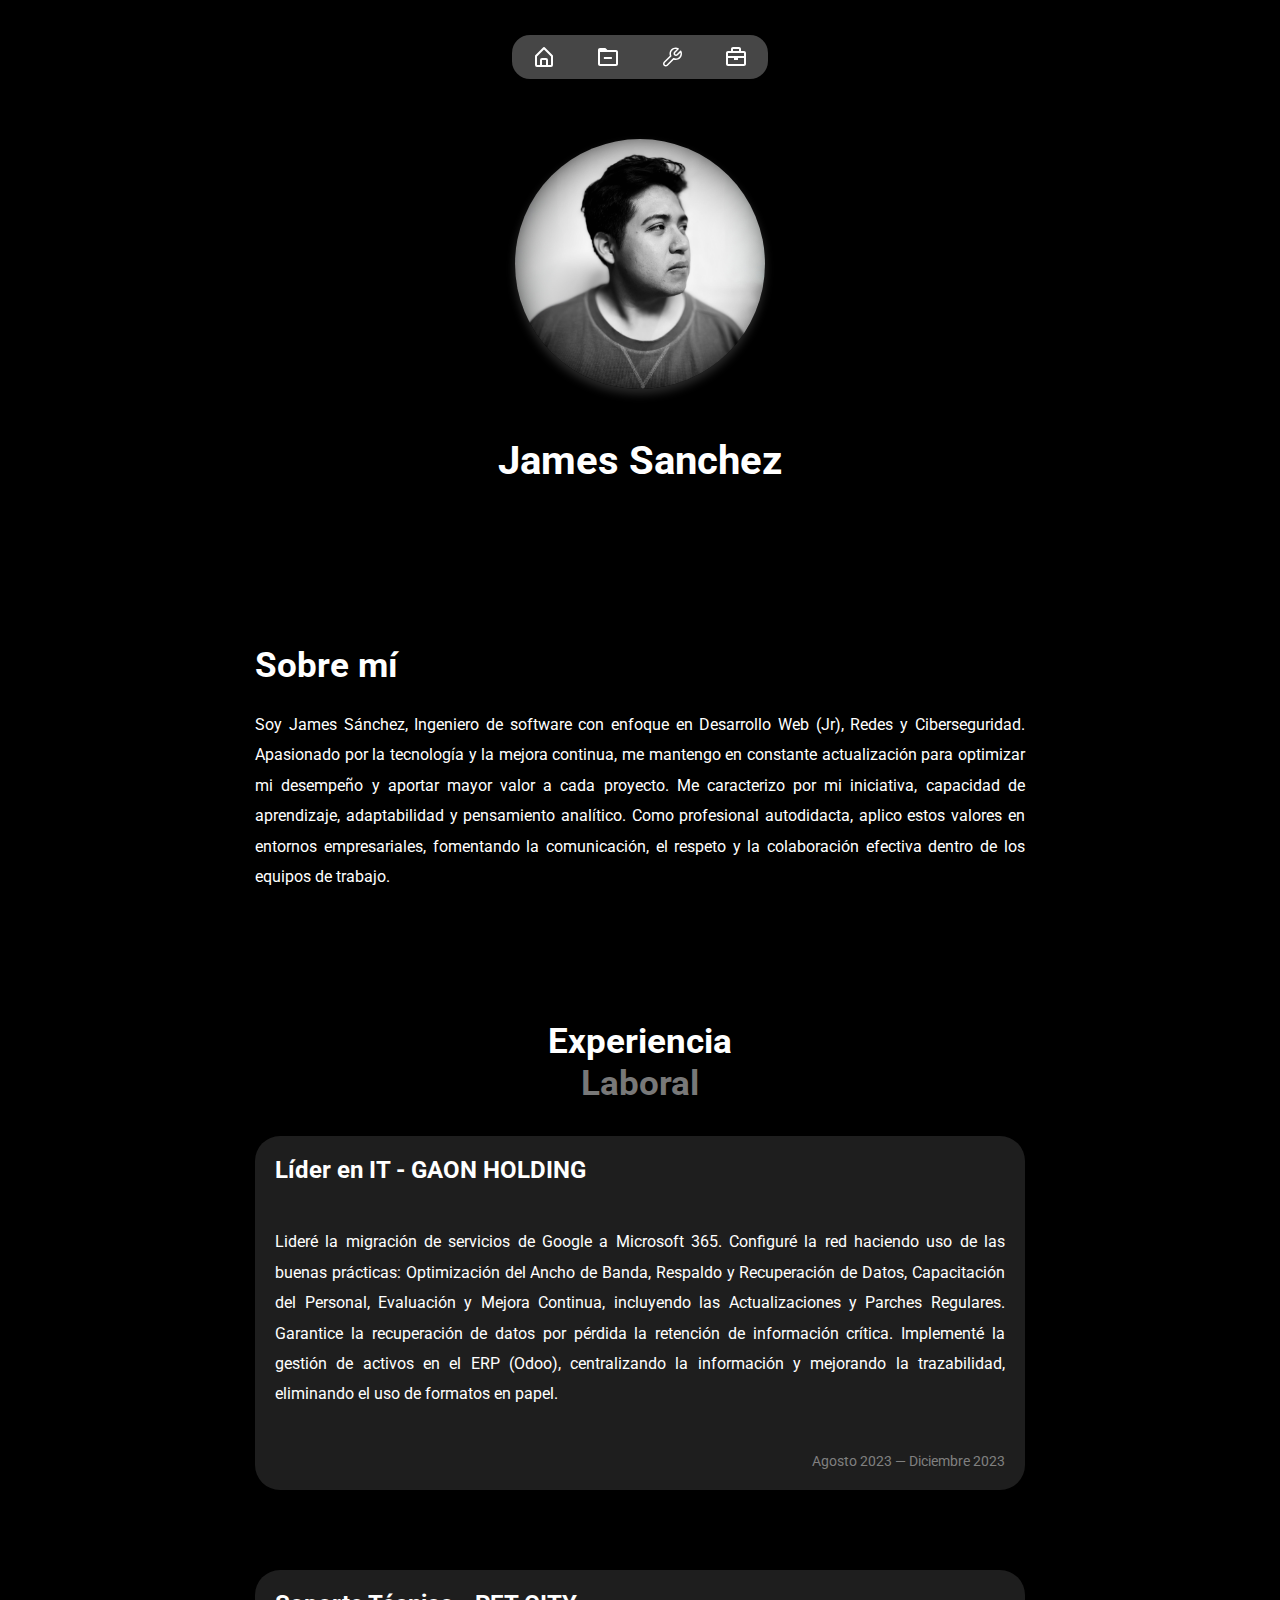
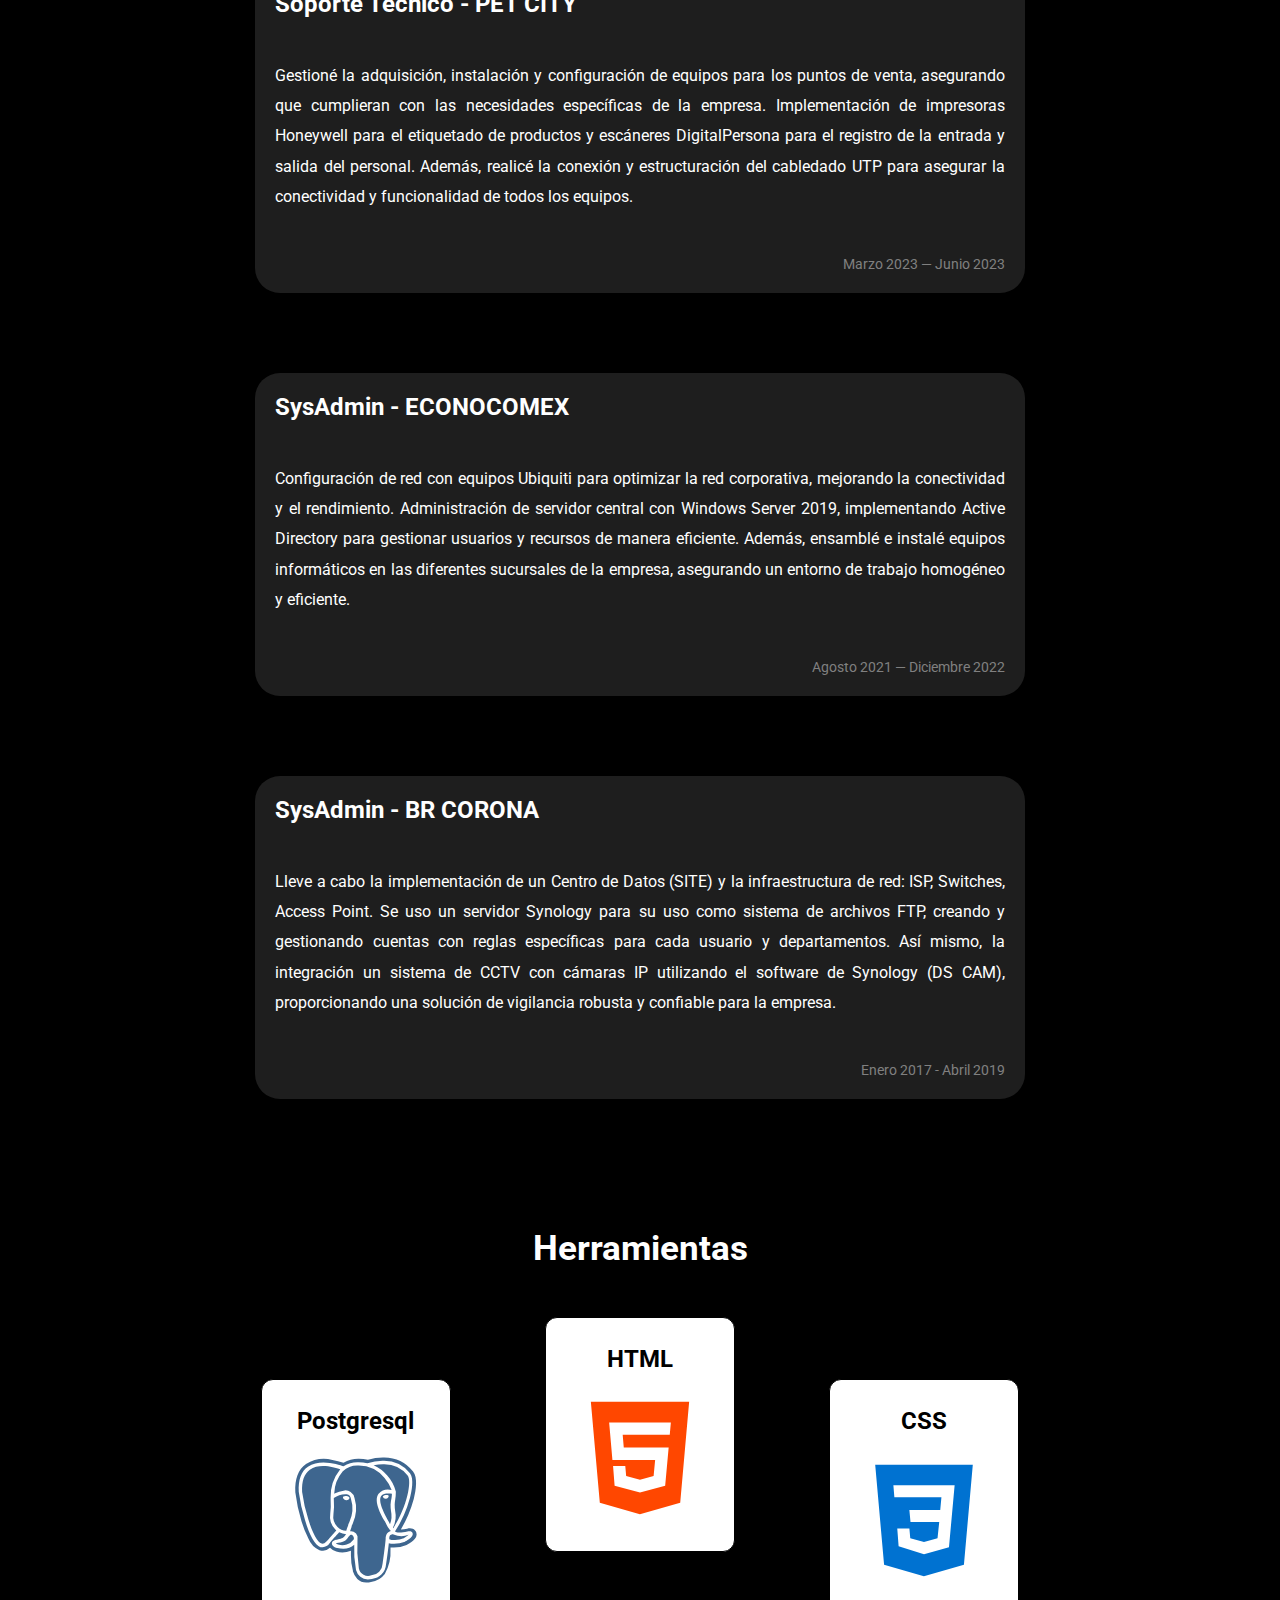
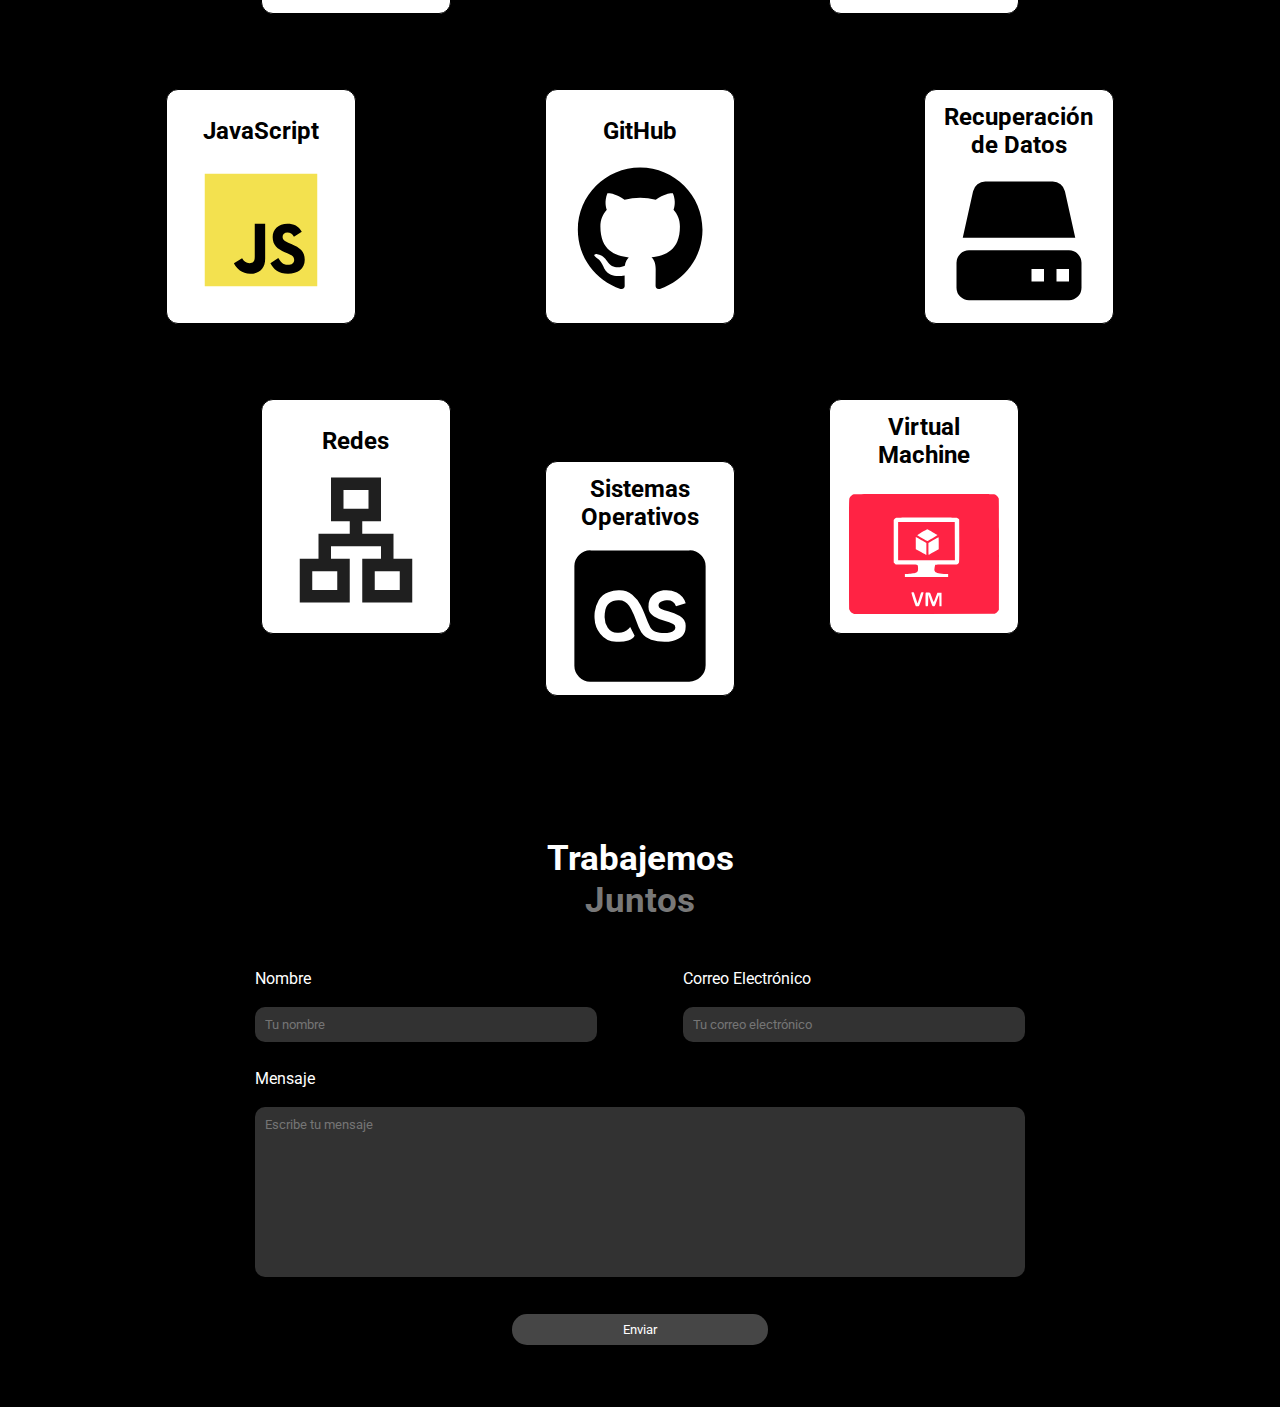
==== commit 0372ed3d: "Actualización - Se agrego la nueva sección de herramientas y función de los botones de header. Ademá" ====
--- a/index.html
+++ b/index.html
@@ -36,7 +36,7 @@
       
       <div class="container-icon">
         <a class="frame-icon" href="#herramientas" alt="Herramientas" title="Herramientas">
-          <img src="./public/assets/tools.svg" alt="Herramientas">
+          <img src="./public/assets/tools.svg" alt="Herramientas" title="Herramientas">
         </a>
       </div>
 
@@ -144,6 +144,91 @@
       
     </section>
 
+    <!-- Tools -->
+    <section class="tool-section">
+
+      <div class="container-design-title">
+        <h2 id="herramientas" class="subtitle">Herramientas</h2>
+      </div>
+
+      <div class="container-tool">
+
+        <!-- Data Base -->
+        <div class="grid-db">
+          <label class="lbl-text">Postgresql</label>
+          <a class="frame-tool">
+            <img src="./public/assets/postgresql.svg" alt="Postgresql" class="img-size"/>
+          </a>
+        </div>
+
+        <!-- HTML -->
+        <div class="grid-html">
+          <label class="lbl-text">HTML</label>
+          <a class="frame-tool">
+            <img src="./public/assets/html5.svg" alt="HTML" class="img-size"/>
+          </a>
+        </div>
+
+        <!-- CSS -->
+        <div class="grid-css">
+          <label class="lbl-text">CSS</label>
+          <a class="frame-tool">
+            <img src="./public/assets/css.svg" alt="CSS" class="img-size"/>
+          </a>
+        </div>
+
+        <!-- Javascript -->
+        <div class="grid-js">
+          <label class="lbl-text">JavaScript</label>
+          <a class="frame-tool">
+            <img src="./public/assets/javascript.svg" alt="JavaScript" class="img-size"/>
+          </a>
+        </div>
+
+        <!-- GitHub -->
+        <div class="grid-github">
+          <label class="lbl-text">GitHub</label>
+          <a class="frame-tool">
+            <img src="./public/assets/github.svg" alt="GitHub" class="img-size"/>
+          </a>
+        </div>
+        
+        <!-- Data Recovery -- 2nd style --> 
+        <div class="grid-datarecovery">
+          <label class="lbl-text second-lbl">Recuperación de Datos</label>
+          <a class="frame-tool">
+            <img src="./public/assets/hdd.svg" alt="Recuperación de Datos" class="img-size"/>
+          </a>
+        </div>
+
+        <!-- Network -->
+        <div class="grid-network">
+          <label class="lbl-text">Redes</label>
+          <a class="frame-tool">
+            <img src="./public/assets/network.svg" alt="Redes" class="img-size"/>
+          </a>
+        </div>
+
+        <!-- Operating Systems -- 2nd style -->
+        <div class="grid-os">
+          <label class="lbl-text second-lbl">Sistemas Operativos</label>
+          <a class="frame-tool">
+            <img src="./public/assets/os.svg" alt="Sistemas Operativos" class="img-size"/>
+          </a>
+        </div>
+
+        <!-- Virtual Machines -- 2nd style -->
+        <div class="grid-vm">
+          <label class="lbl-text second-lbl">Virtual Machine</label>
+          <a class="frame-tool">
+            <img src="./public/assets/vm.svg" alt="Máquinas Virtuales" class="img-size"/>
+          </a>
+        </div>
+
+      </div>
+
+    </section>
+
     <!-- Contact -->
     <section class="sections">
 
@@ -151,9 +236,9 @@
         <h2 id="trabajemos-juntos" class="subtitle">Trabajemos <br><span class="subtitles-component-span">Juntos</span></h2>
       </div>
 
-      <form id="contactForm" class="contact" action="https://jamessanchez01.github.io/send-email/" method="post">
-
-        <div class="form-container">
+      <form id="contactForm" class="contact">
+
+        <div class="container-form">
 
           <div class="grid-name">
             
@@ -197,8 +282,8 @@
   <div data-include-html="./public/components/footer.html"></div>
 
   <!-- Importar el archivo de los componentes -->
-  <script src="./public/js/footer.js"></script>
-  <script src="/public/js/form.js"></script>
+  <!-- <script src="./public/js/footer.js"></script> -->
+  <script src="./public/js/form.js"></script>
 
 </body>
 </html>
--- a/public/css/styles.css
+++ b/public/css/styles.css
@@ -49,6 +49,12 @@
     margin-top: 8rem;
 }
 
+.tool-section {
+    width: 80%;
+    margin: auto;
+    margin-top: 8rem;
+}
+
 
 /* Section Main */
 /* Name */
@@ -153,6 +159,145 @@
 }
 
 
+/* Tools */
+
+.container-tool {
+    display: grid;
+    grid-template-columns: repeat(20, 1fr);
+    grid-template-rows: repeat(16, 1fr);
+
+    margin: auto;
+    margin-top: 3rem;
+}
+
+/* Data Base - Grid */
+.grid-db {
+    grid-column: 3 / 7;
+    grid-row: 2 / 6;
+
+    background: white;
+    padding: 10px;
+    border-radius: 12px;
+}
+
+/* HTML - Grid */
+.grid-html {
+    grid-column: 9 / 13;
+    grid-row: 1 / 5;
+
+    background: white;
+    padding: 10px;
+    border-radius: 12px;
+}
+
+/* CSS - Grid */
+.grid-css {
+    grid-column: 15 / 19;
+    grid-row: 2 / 6;
+
+    background: white;
+    border-radius: 12px;
+    padding: 10px;
+}
+
+/* JS - Grid */
+.grid-js {
+    grid-column: 1 / 5;
+    grid-row: 7 / 11;
+
+    background: white;
+    border-radius: 12px;
+    padding: 10px;
+}
+
+/* GitHub - Grid */
+.grid-github {
+    grid-column: 9 / 13;
+    grid-row: 7 / 11;
+
+    background: white;
+    border-radius: 12px;
+    padding: 10px;
+}
+
+/* Data Recovery - Grid */
+.grid-datarecovery {
+    grid-column: 17 / 21;
+    grid-row: 7 / 11;
+
+    background: white;
+    border-radius: 12px;
+    padding: 10px;
+}
+
+/* Network - Grid */
+.grid-network {
+    grid-column: 3 / 7;
+    grid-row: 12 / 16;
+
+    background: white;
+    border-radius: 12px;
+    padding: 10px;
+}
+
+/* OS - Grid */
+.grid-os {
+    grid-column: 9 / 13;
+    grid-row: 13 / 17;
+
+    background: white;
+    border-radius: 12px;
+    padding: 10px;
+}
+
+/* Virtual Machines -  */
+.grid-vm {
+    grid-column: 15 / 19;
+    grid-row: 12 / 16;
+
+    background: white;
+    border-radius: 12px;
+    padding: 10px;
+}
+
+.lbl-text {
+    display: flex;
+    justify-content: center;
+    text-align: center;
+    margin-top: 10px;
+    margin-bottom: 10px;
+
+    font-size: 1.5rem;
+    font-weight: bold;
+    color: black;
+}
+
+.frame-tool {
+    display: flex;
+
+    justify-content: center;
+    align-items: center;
+}
+
+.grid-db, .grid-html, .grid-css, .grid-js , .grid-github, .grid-datarecovery, .grid-network, .grid-os, .grid-vm {
+    display: flex;
+    flex-direction: column;
+    justify-content: center;
+    align-items: center;
+    overflow: hidden;
+    width: 100%;
+    height: 95%;
+    border: 1px solid #000;
+
+}
+
+/* Size Image */
+.img-size {
+    max-width: 100%; /* La imagen no puede ser más ancha que el contenedor */
+    max-height: 100%; /* La imagen no puede ser más alta que el contenedor */
+    object-fit: contain; /* Ajusta la imagen dentro del contenedor sin recortarla */
+}
+
 /* Contact */
 
 .lbl-form {
@@ -160,13 +305,14 @@
     color: white;
 }
 
-.form-container {
+.container-form {
     display: grid;
     grid-template-columns: repeat(9, 1fr);
     grid-template-rows: 80px 20px 15em 40px 10px;
 
     margin: auto;
     margin-top: 3rem;
+    margin-bottom: 3rem;
 }
 
 .grid-name {
@@ -278,6 +424,28 @@
     font-size: 1rem;
 }
 
+/* Laptop */
+@media (width <= 1024px) {
+
+    .name {
+        margin: 3rem 0 8rem 0;
+    }
+
+    /* Sections */
+    .sections, .section-main {
+        width: 75%;
+    }
+
+    .lbl-text {
+        margin-top: 10px;
+        margin-bottom: 10px;
+    
+        font-size: 1.1rem;
+        color: black;
+    }
+
+}
+
 /* Tablet */
 @media (width <= 768px) {
 
@@ -290,6 +458,24 @@
         width: 85%;
     }
 
+    .tool-section {
+        width: 95%;
+    }
+
+
+    .lbl-text.second-lbl {
+        margin-top: 10px;
+        margin-bottom: 10px;
+    
+        font-size: 1.1rem;
+        color: black;
+    }
+
+    .img-size {
+        height: 90px;
+    }
+    
+
 }
 
 /* Mobile M, L */
@@ -300,6 +486,10 @@
         margin-bottom: 4rem;
     }
 
+    .title-work {
+        text-align: center;
+    }
+
     /* Sections */
     .sections, .section-main {
         width: 95%;
@@ -322,6 +512,19 @@
     .txtarea-message {
         font-size: 0.75rem;
     }
+
+    .container-tool {
+        display: flex;
+        flex-direction: column;
+        gap: 2.5rem;
+
+        justify-content: space-between;
+        align-items: center;
+    }
+
+    .container-design-content {
+        margin-bottom: 40px;
+    }
     
 }
 
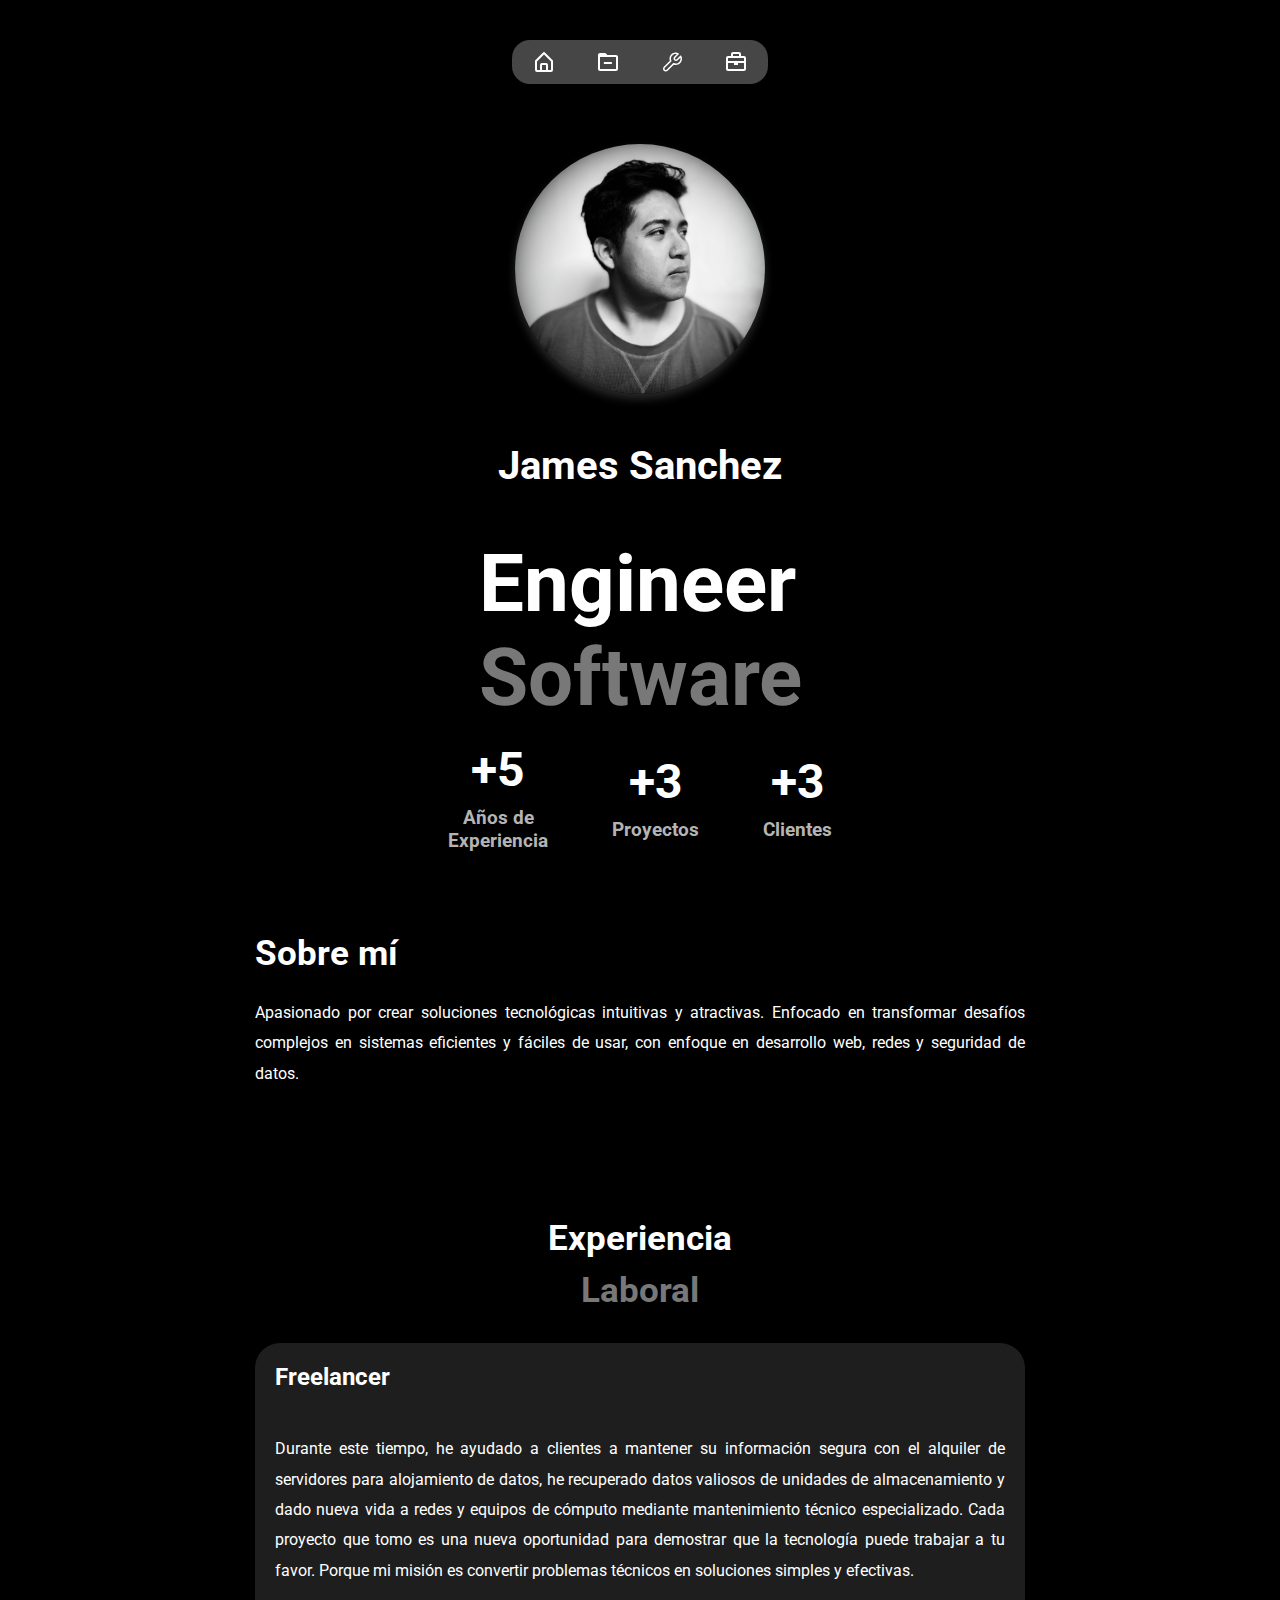
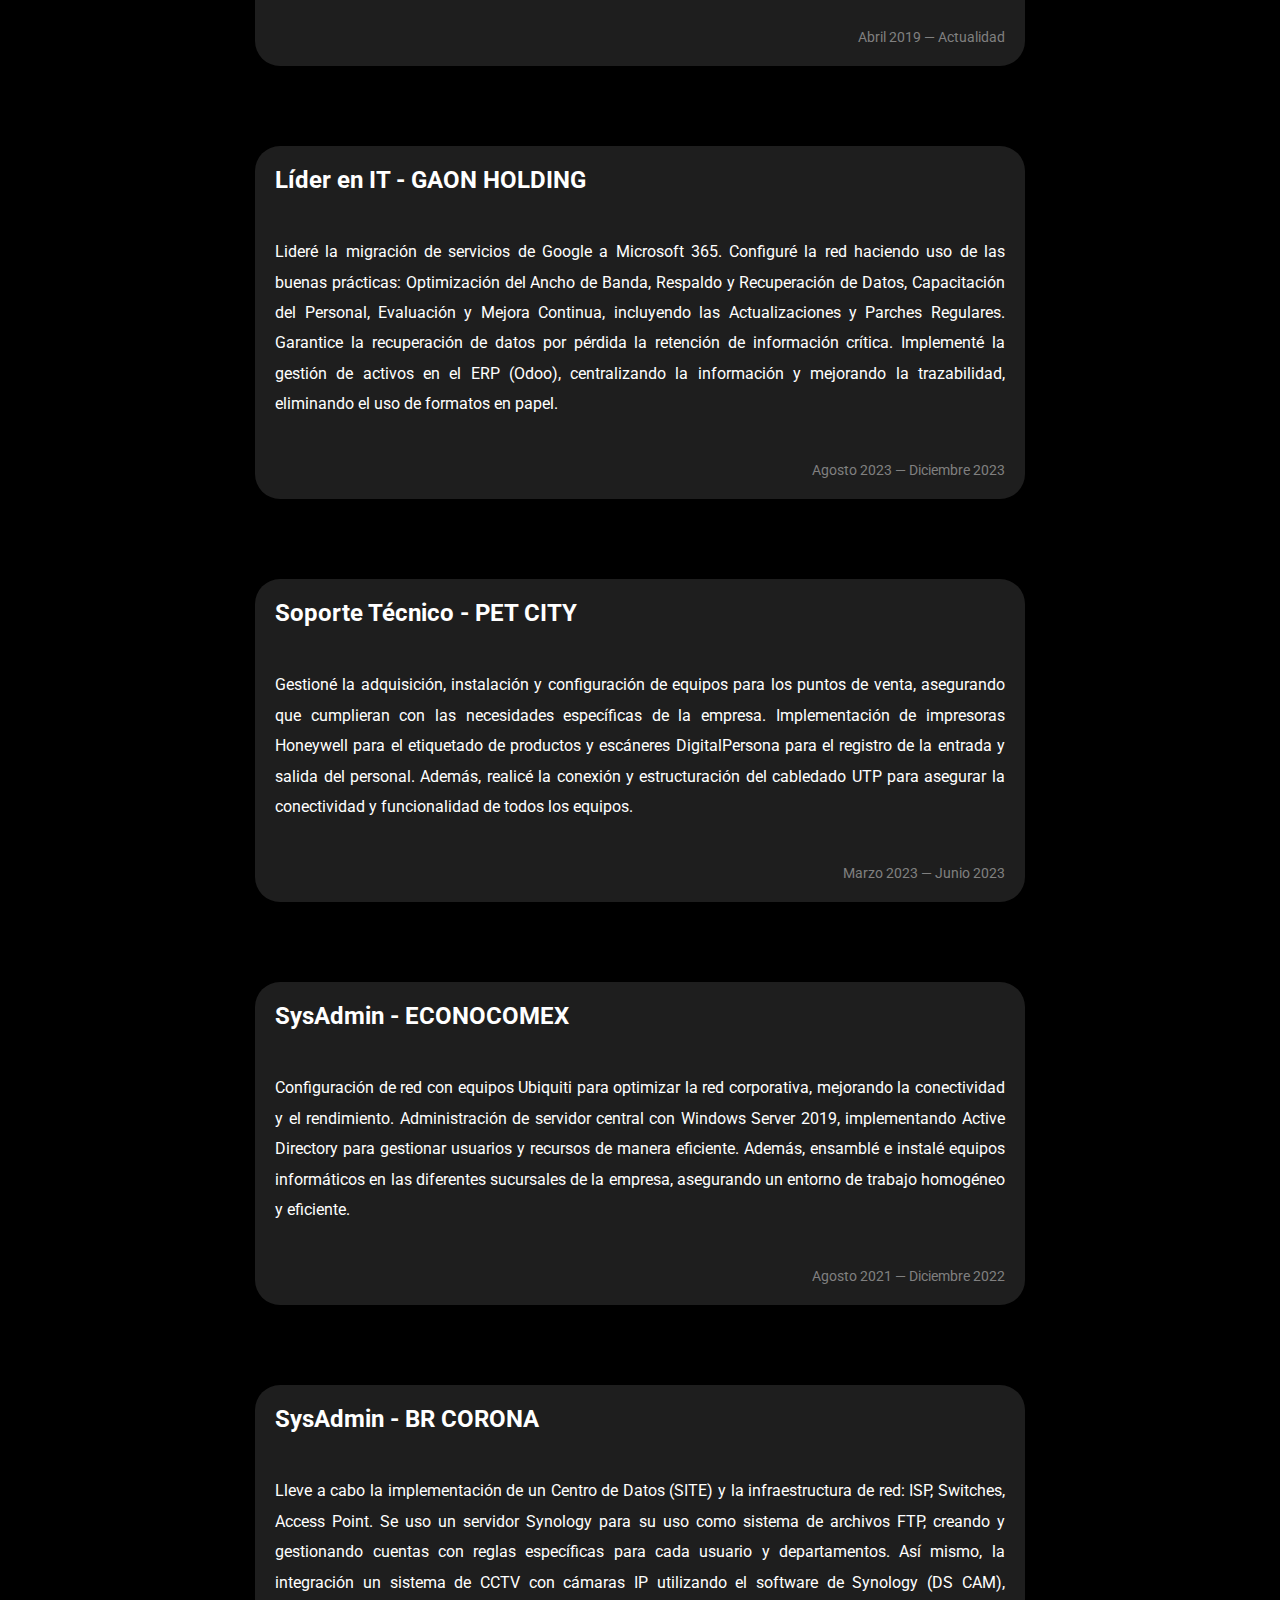
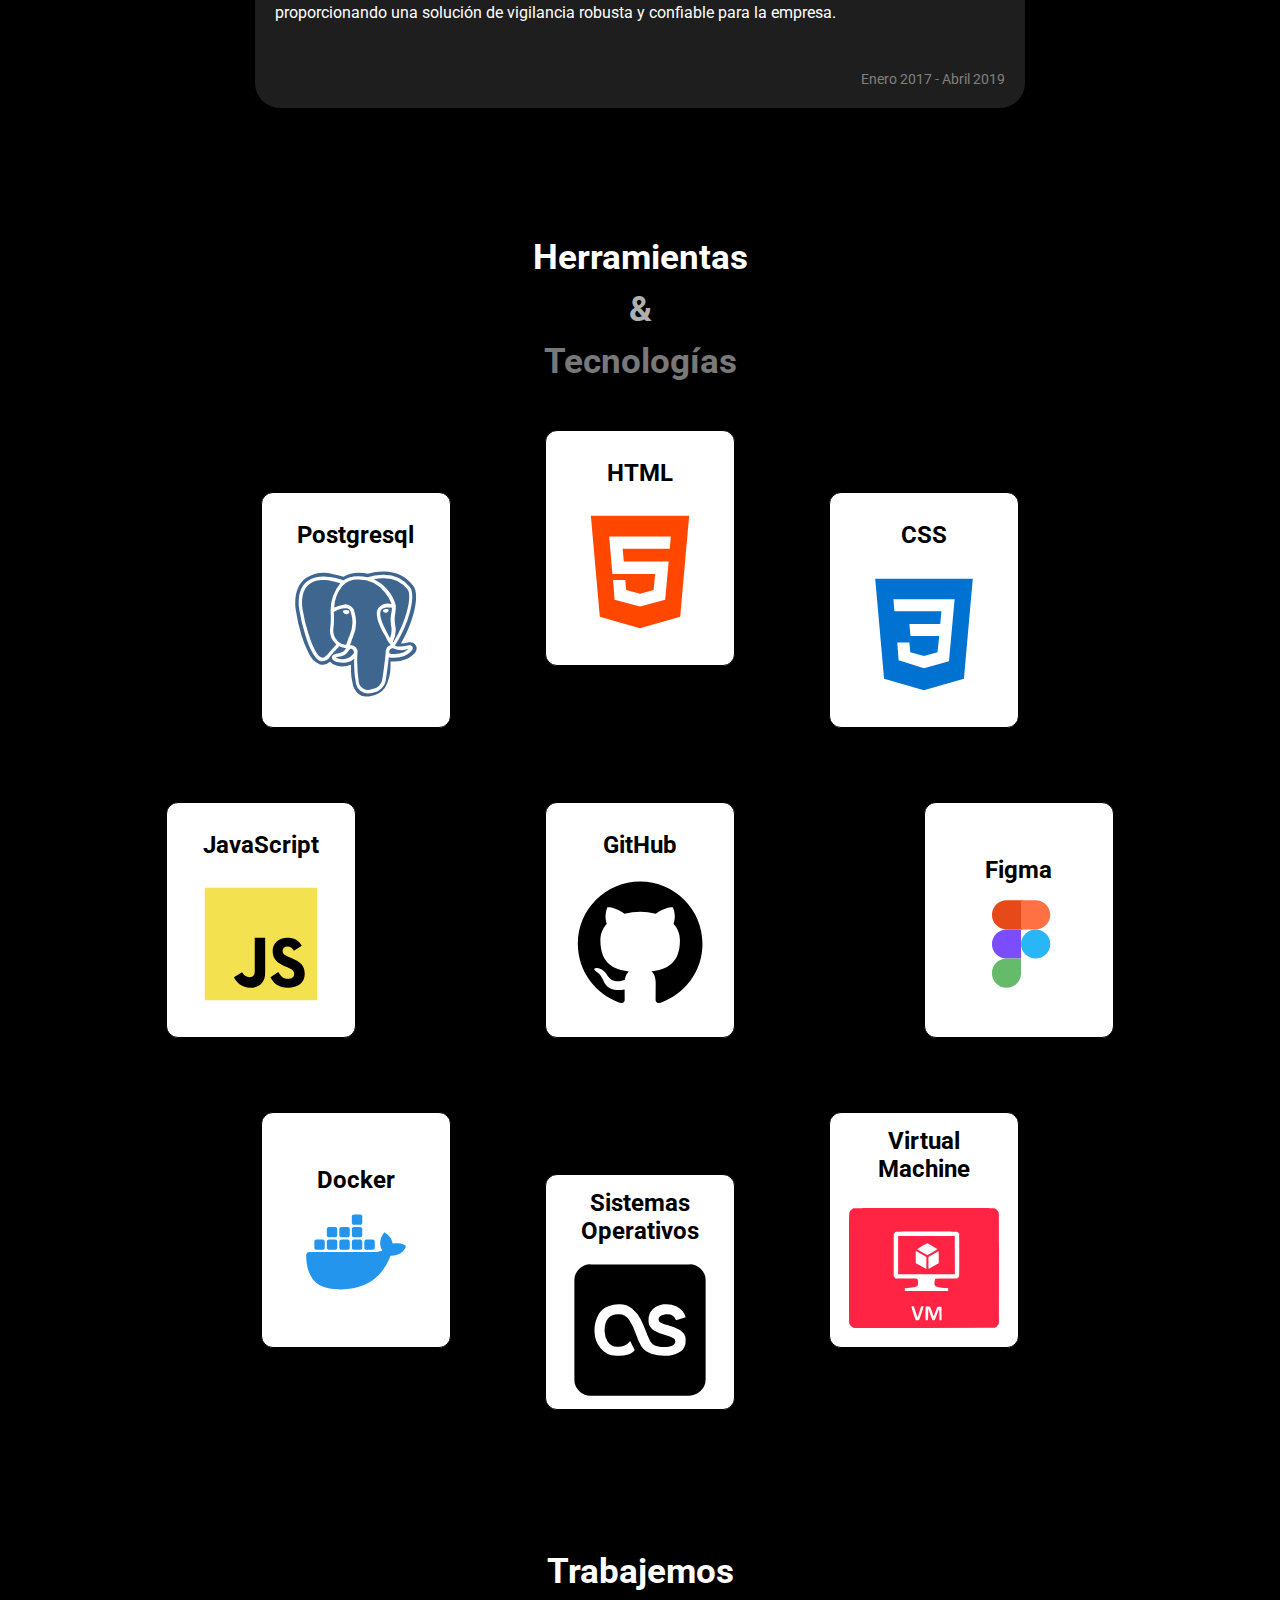
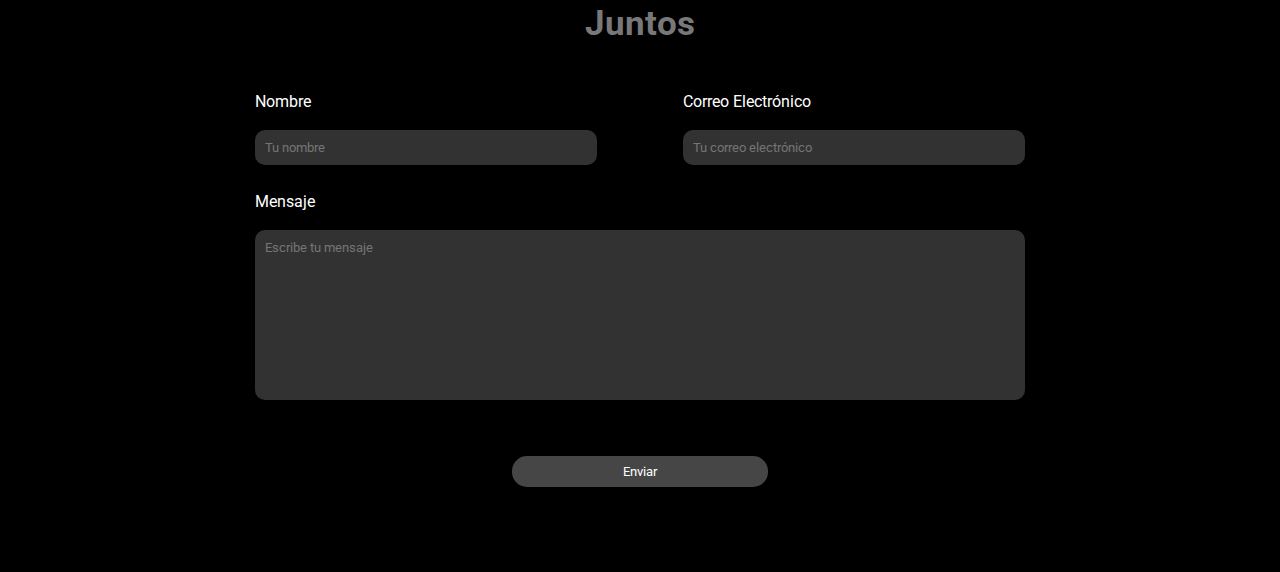
==== commit 5c672355: "Update: Rediseño - Se agrego contenido adicional faltante con el CV, además de integrar un nuevo tex" ====
--- a/index.html
+++ b/index.html
@@ -3,16 +3,46 @@
 <head>
   <meta charset="UTF-8">
   <meta name="viewport" content="width=device-width, initial-scale=1.0">
+
+  <!-- SEO: Description y Keywords -->
+  <meta name="description" content="Ingeniero de Software enfocado en Desarrollo Web, Seguridad de Datos y Redes. Descubre soluciones tecnológicas eficientes y mi portfolio aquí.">
+  <meta name="keywords" content="James Sánchez, Ingeniero de Software, Desarrollo Web, Redes, Seguridad de Datos, SysAdmin, Docker, PostgreSQL, GitHub, Active Directory, Synology, CCTV, Windows Server">
+  <meta name="Author" content="James Sanchez">
+  <meta name="Robots" content="index, follow">
+
+  <!-- Title optimizado para SEO -->
+  <title>James Sánchez - Ingeniero de Software | Desarrollo Web</title>
+  
+  <!-- Open Graph -->
+  <meta property="og:title" content="Portfolio James Sánchez | Engineer Software">
+  <meta property="og:site_name" content="James Sánchez | Engineer Software">
+  <meta property="og:locale" content="es_MX">
+  <meta property="og:description" content="Ingeniero de Software enfocado en Desarrollo Web, Seguridad de Datos y Redes. Descubre soluciones tecnológicas eficientes y mi portfolio aquí.">
+  <meta property="og:image" content="https://jamessanchez01.github.io/image-website.svg">
+  <meta property="og:url" content="https://jamessanchez01.github.io/">
+  <meta property="og:type" content="website">
+
+  <!-- Twitter Card -->
+  <meta name="twitter:card" content="summary_large_image">
+  <meta name="twitter:title" content="Portafolio de James Sánchez | Engineer Software">
+  <meta name="twitter:description" content="Ingeniero de Software enfocado en Desarrollo Web, Seguridad de Datos y Redes. Descubre soluciones tecnológicas eficientes y mi portfolio aquí.">
+  <meta name="twitter:image" content="https://jamessanchez01.github.io/image-website.svg">
+
+  <!-- Canonical URL -->
+  <link rel="canonical" href="https://jamessanchez01.github.io/">
+
+
+  <!-- Syles -->
   <link rel="stylesheet" href="./public/css/styles.css">
   <link rel="stylesheet" href="./public/css/footer.css">
+
+  <!-- Fav Icon -->
+  <link rel="icon" href="./public/images/favicon.png" type="image/x-icon">
 
   <!-- Fonts -->
   <link rel="preconnect" href="https://fonts.googleapis.com">
   <link rel="preconnect" href="https://fonts.gstatic.com" crossorigin>
   <link href="https://fonts.googleapis.com/css2?family=Roboto:ital,wght@0,100..900;1,100..900&display=swap" rel="stylesheet">
-
-
-  <title>Portfolio Personal - James Sanchez</title>
 </head>
 <body>
 
@@ -55,16 +85,39 @@
     <div class="container">
       <img src="./public/images/fotoPerfil.jpeg" class="profile-picture" alt="Foto de perfil de James Sanchez">
       <h1 class="name">James Sanchez</h1>
+
+      <!-- Engineer Software -->
+      <h1 class="profession">Engineer<br><span class="profession-1">Software</span></h1>
     </div>
+    
+    <section class="experience-section">
+      <!-- Detalle de Experiencia -->
+      <div class="experience-container">
+
+        <div class="experience-design">
+          <h1 class="years-experience">+5</h1>
+          <p class="description-work">Años de<br>Experiencia</p>
+        </div>
+  
+        <div class="experience-design">
+          <h1 class="years-experience">+3</h1>
+          <p class="description-work">Proyectos</p>
+        </div>
+
+        <div class="experience-design">
+          <h1 class="years-experience">+3</h1>
+          <p class="description-work">Clientes</p>
+        </div>
+
+      </div>      
+    </section>
 
     <!-- Section Main -->
     <section class="section-main">
 
       <h2 class="subtitle-main">Sobre mí</h2>
       <p class="paragraph">
-        Soy James Sánchez, Ingeniero de software con enfoque en Desarrollo Web (Jr), Redes y Ciberseguridad. Apasionado por la tecnología y la mejora continua, me mantengo en constante actualización para optimizar mi desempeño y aportar mayor valor a cada proyecto.
-
-        Me caracterizo por mi iniciativa, capacidad de aprendizaje, adaptabilidad y pensamiento analítico. Como profesional autodidacta, aplico estos valores en entornos empresariales, fomentando la comunicación, el respeto y la colaboración efectiva dentro de los equipos de trabajo.
+        Apasionado por crear soluciones tecnológicas intuitivas y atractivas. Enfocado en transformar desafíos complejos en sistemas eficientes y fáciles de usar, con enfoque en desarrollo web, redes y seguridad de datos.
       </p>
 
     </section>
@@ -73,11 +126,29 @@
       <!-- Works - Tittle -->
       <div class="container-design-title">
 
-        <h2 id="experiencia" class="subtitle">Experiencia<br><span class="subtitles-component-span">Laboral</span></h2>
+        <h2 id="experiencia" class="subtitle">Experiencia<span class="subtitles-component-span">Laboral</span></h2>
 
       </div>
 
       <!-- Works - Description -->
+      <div class="container-design-content">
+
+        <h2 class="title-work">
+          Freelancer
+        </h2>
+        <br>
+        <p class="paragraph">
+          Durante este tiempo, he ayudado a clientes a mantener su información segura con el alquiler de servidores para alojamiento de datos, he recuperado datos valiosos de unidades de almacenamiento y dado nueva vida a redes y equipos de cómputo mediante mantenimiento técnico especializado.
+
+          Cada proyecto que tomo es una nueva oportunidad para demostrar que la tecnología puede trabajar a tu favor. Porque mi misión es convertir problemas técnicos en soluciones simples y efectivas.
+        </p>
+        <br>
+        <p class="paragraph-date">
+          Abril 2019 — Actualidad
+        </p>
+        
+      </div>
+
       <div class="container-design-content">
 
         <h2 class="title-work">
@@ -148,7 +219,7 @@
     <section class="tool-section">
 
       <div class="container-design-title">
-        <h2 id="herramientas" class="subtitle">Herramientas</h2>
+        <h2 id="herramientas" class="subtitle">Herramientas<span class="subtitles-component-intermediate">&</span><span class="subtitles-component-span">Tecnologías</span></h2>
       </div>
 
       <div class="container-tool">
@@ -193,19 +264,19 @@
           </a>
         </div>
         
-        <!-- Data Recovery -- 2nd style --> 
-        <div class="grid-datarecovery">
-          <label class="lbl-text second-lbl">Recuperación de Datos</label>
-          <a class="frame-tool">
-            <img src="./public/assets/hdd.svg" alt="Recuperación de Datos" class="img-size"/>
-          </a>
-        </div>
-
-        <!-- Network -->
-        <div class="grid-network">
-          <label class="lbl-text">Redes</label>
-          <a class="frame-tool">
-            <img src="./public/assets/network.svg" alt="Redes" class="img-size"/>
+        <!-- Figma --> 
+        <div class="grid-figma">
+          <label class="lbl-text">Figma</label>
+          <a class="frame-tool">
+            <img src="./public/assets/figma.svg" alt="Figma" class="img-size"/>
+          </a>
+        </div>
+
+        <!-- Docker -->
+        <div class="grid-docker">
+          <label class="lbl-text">Docker</label>
+          <a class="frame-tool">
+            <img src="./public/assets/docker.svg" alt="Docker" class="img-size"/>
           </a>
         </div>
 
--- a/public/css/styles.css
+++ b/public/css/styles.css
@@ -37,7 +37,6 @@
 }
 
 .section-main {
-    margin-top: 5rem;
     width: 65%;
     margin: auto;
 }
@@ -59,17 +58,55 @@
 /* Section Main */
 /* Name */
 .name {
-    margin: 3rem 0 10rem 0;
+    margin: 3rem 0 3rem 0;
     font-size: 2.5rem;
     color: white;
     text-align: center;
 }
 
+.profession {
+    color: white;
+    font-size: 5rem;
+}
+
+.experience-section {
+    margin: 1rem 0 5rem 0;
+}
+
+.experience-container {
+    display: flex;
+    justify-content: space-between;
+    justify-content: center;
+    align-items: center;
+
+    gap: 4rem;
+}
+
+.experience-design {
+    display: flex;
+    flex-direction: column;
+    justify-content: center;
+    align-items: center;
+    gap: .5rem;
+}
+
+.years-experience {
+    color: white;
+    font-size: 3rem;
+}
+
+.description-work {
+    color: rgb(180, 180, 180);
+    font-size: 1.2rem;
+    justify-content: center;
+    text-align: center;
+    /* margin: .5rem 0 .5rem 0; */
+    font-weight: bold;
+}
 
 /* Works - Tittle */
 .container-design-title {
     margin-bottom: 2rem;
-    border-radius: 20px;
 }
 
 /* Works - Description */
@@ -98,7 +135,7 @@
     display: flex;
     justify-content: space-between;
     padding: 10px 20px;
-    margin: 35px 0 60px 0;
+    margin: 40px 0 60px 0;
     border-radius: 18px;
     gap: 40px;
 }
@@ -126,9 +163,13 @@
 }
 
 .subtitle {
+    display: flex;
     font-size: 2.2rem;
     color: white;
     text-align: center;
+    align-items: center;
+    flex-direction: column;
+    gap: 10px;
 }
 
 /* Label - a */
@@ -154,8 +195,12 @@
 }
 
 /* Label - span */
-.subtitles-component-span {
+.subtitles-component-span, .profession-1 {
     color: rgb(120, 120, 120);
+}
+
+.subtitles-component-intermediate {
+    color: rgb(175, 175, 175);
 }
 
 
@@ -220,8 +265,8 @@
     padding: 10px;
 }
 
-/* Data Recovery - Grid */
-.grid-datarecovery {
+/* Figma - Grid */
+.grid-figma {
     grid-column: 17 / 21;
     grid-row: 7 / 11;
 
@@ -230,8 +275,8 @@
     padding: 10px;
 }
 
-/* Network - Grid */
-.grid-network {
+/* Docker - Grid */
+.grid-docker {
     grid-column: 3 / 7;
     grid-row: 12 / 16;
 
@@ -279,7 +324,7 @@
     align-items: center;
 }
 
-.grid-db, .grid-html, .grid-css, .grid-js , .grid-github, .grid-datarecovery, .grid-network, .grid-os, .grid-vm {
+.grid-db, .grid-html, .grid-css, .grid-js , .grid-github, .grid-figma, .grid-docker, .grid-os, .grid-vm {
     display: flex;
     flex-direction: column;
     justify-content: center;
@@ -308,11 +353,11 @@
 .container-form {
     display: grid;
     grid-template-columns: repeat(9, 1fr);
-    grid-template-rows: 80px 20px 15em 40px 10px;
+    grid-template-rows: 80px 20px 15em 20px 40px;
 
     margin: auto;
     margin-top: 3rem;
-    margin-bottom: 3rem;
+    margin-bottom: 5rem;
 }
 
 .grid-name {
@@ -363,11 +408,11 @@
 
 .grid-btn {
     grid-column: 4 / 7;
-    grid-row: 4 / 5;
+    grid-row: 5 / 6;
 }
 
 .btn-form {
-    margin: 5px auto;
+    margin: 4px auto;
     padding: 8px;
     border: none;
     border-radius: 15px;
@@ -428,7 +473,7 @@
 @media (width <= 1024px) {
 
     .name {
-        margin: 3rem 0 8rem 0;
+        margin: 3rem 0 3rem 0;
     }
 
     /* Sections */
@@ -450,7 +495,19 @@
 @media (width <= 768px) {
 
     .name {
-        margin: 3rem 0 8rem 0;
+        margin: 3rem 0 3rem 0;
+    }
+
+    .description-work {
+        font-size: 1.2rem;
+    }
+
+    .profession {
+        font-size: 4rem;
+    }
+
+    .years-experience {
+        font-size: 3rem;
     }
     
     /* Sections */
@@ -462,15 +519,6 @@
         width: 95%;
     }
 
-
-    .lbl-text.second-lbl {
-        margin-top: 10px;
-        margin-bottom: 10px;
-    
-        font-size: 1.1rem;
-        color: black;
-    }
-
     .img-size {
         height: 90px;
     }
@@ -480,6 +528,38 @@
 
 /* Mobile M, L */
 @media (width <= 425px) {
+
+    .btn-form {
+        display: flex;
+        justify-content: center;
+        width: 60%;
+    }
+
+    .container-form {
+        display: flex;
+        flex-direction: column;
+        gap: 1.2rem;
+    }
+    
+    .experience-container {
+        gap: 2.3rem;  
+    }
+
+    .description-work {
+        font-size: 1.2rem;
+    }
+
+    .profession {
+        font-size: 3.5rem;
+    }
+
+    .years-experience {
+        font-size: 2.5rem;
+    }
+
+    .grid-name, .grid-email, .grid-message {
+        margin-bottom: 1rem;
+    }
 
     .name {
         font-size: 2.2rem;
@@ -491,6 +571,11 @@
     }
 
     /* Sections */
+
+    .tool-section {
+        width: 60%;
+    }
+
     .sections, .section-main {
         width: 95%;
     }
@@ -505,12 +590,8 @@
     }
 
     /* Contact */
-    .input-name, .input-email {
-        font-size: 0.75rem;
-    }
-
-    .txtarea-message {
-        font-size: 0.75rem;
+    .input-name, .input-email, .txtarea-message {
+        font-size: 0.9rem;
     }
 
     .container-tool {
@@ -531,19 +612,30 @@
 /* Mobile S */
 @media (width <= 320px) {
 
-    /* Contact */
-    .lbl-form {
-        font-size: 0.85rem;
-    }
-
     .input-name, .input-email {
-        font-size: 0.63rem;
+        font-size: 0.9rem;
     }
 
     .txtarea-message {
-        font-size: 0.63rem;
+        font-size: 0.9rem;
 
         height: 170px;
     }
 
+    .experience-container {
+        gap: 2rem;  
+    }
+
+    .description-work {
+        font-size: .9rem;
+    }
+
+    .profession {
+        font-size: 3rem;
+    }
+
+    .years-experience {
+        font-size: 2rem;
+    }
+
 }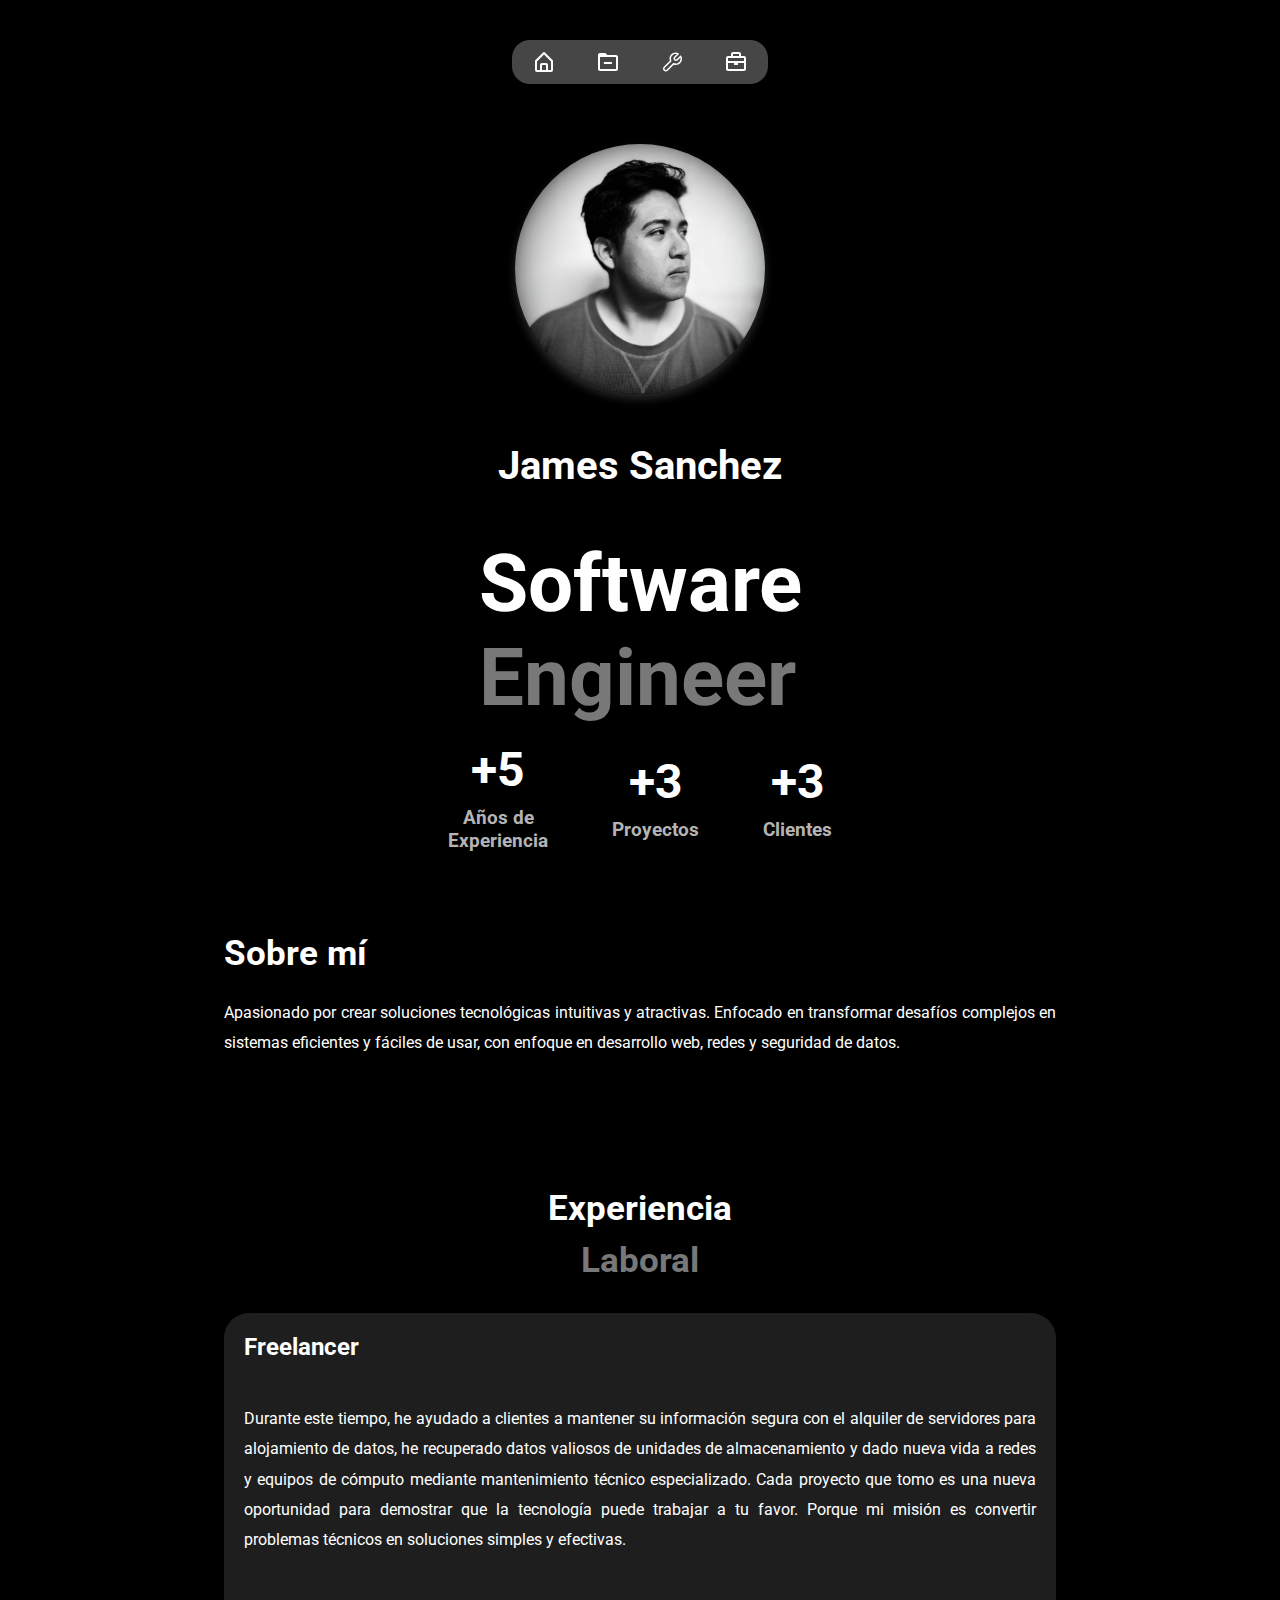
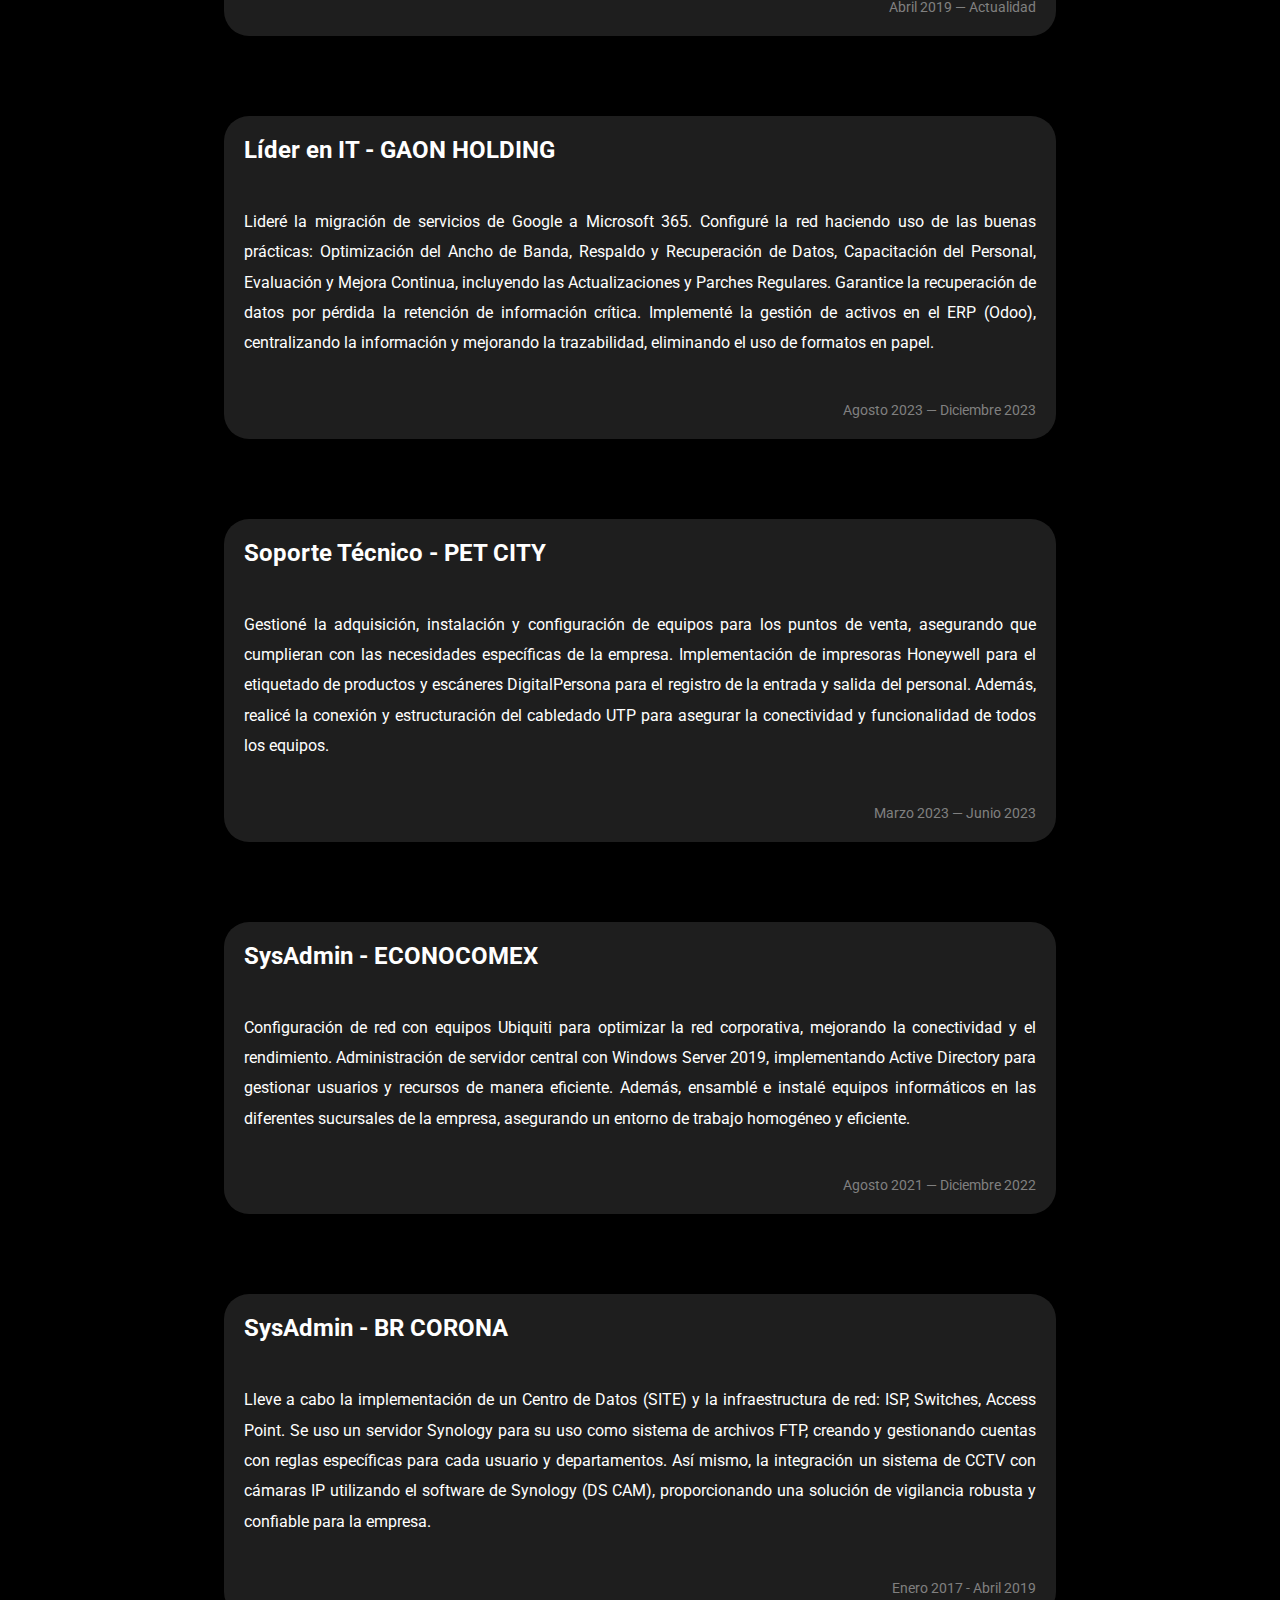
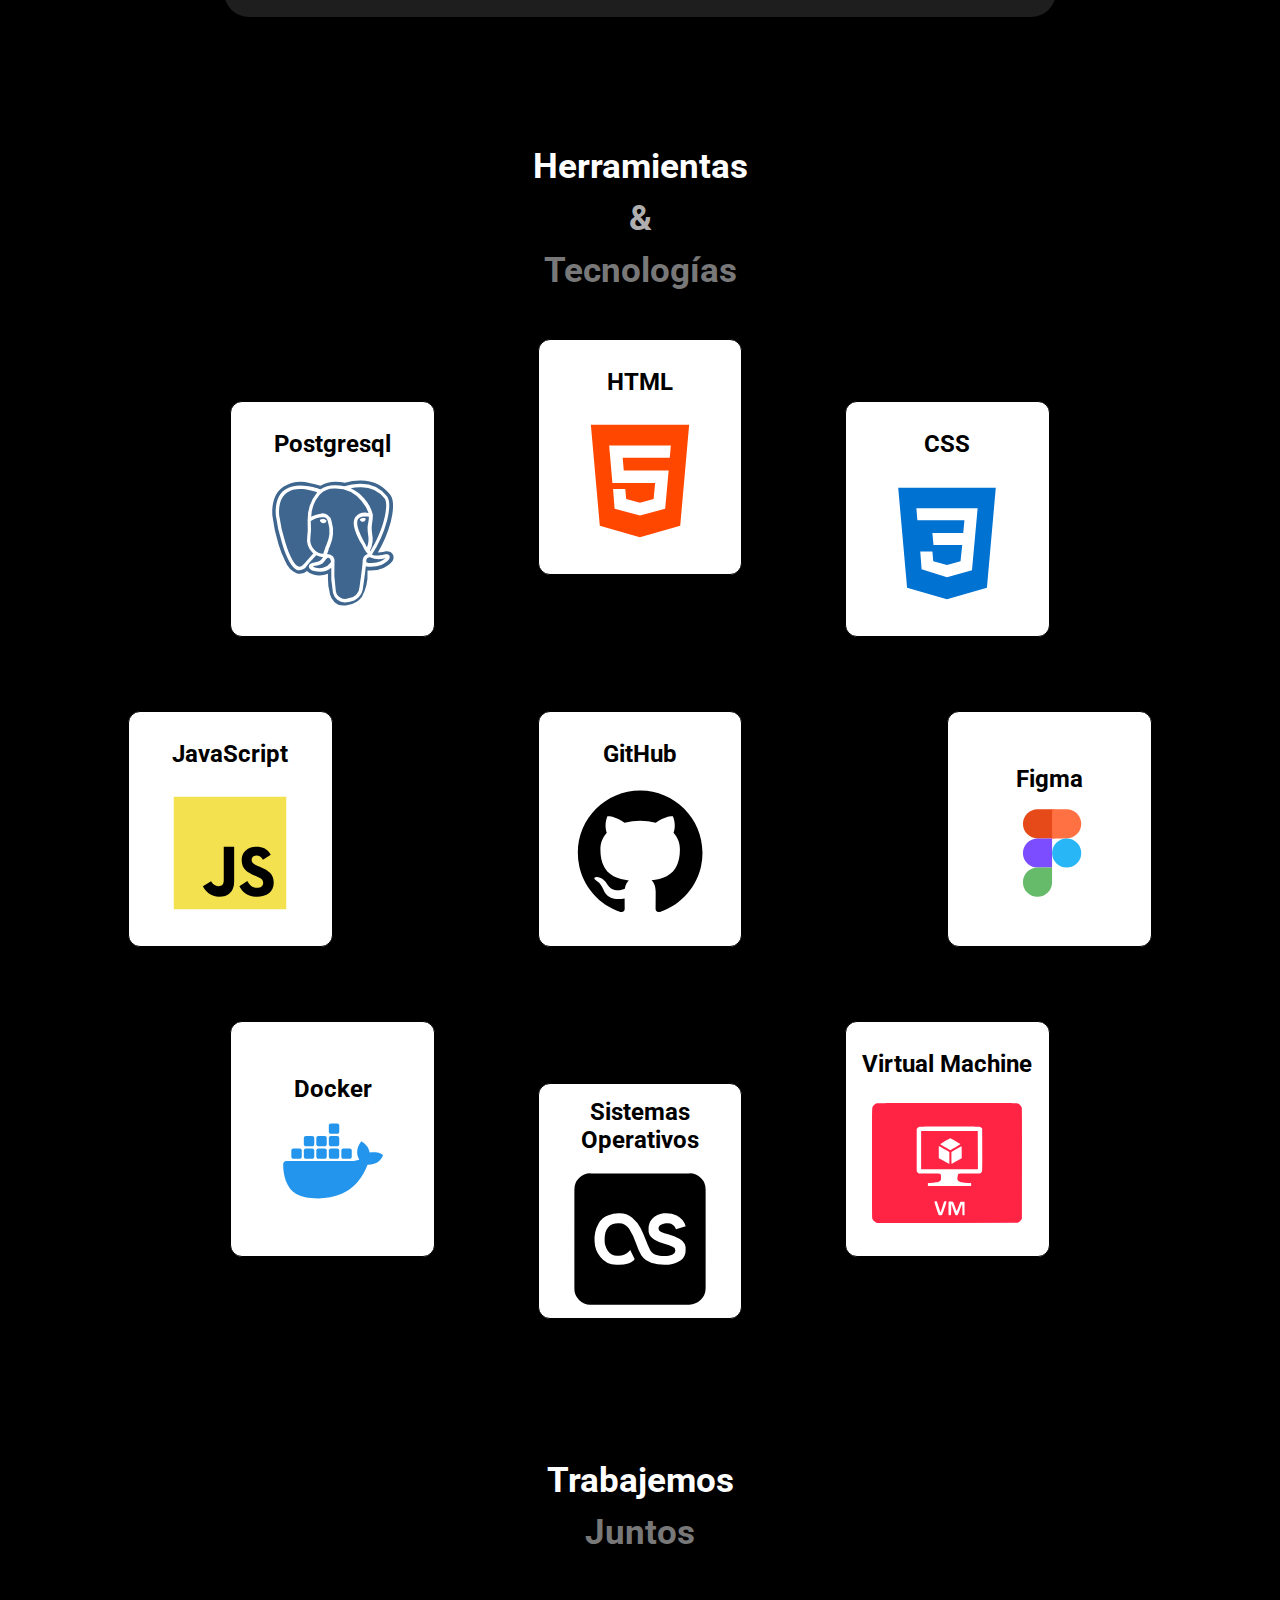
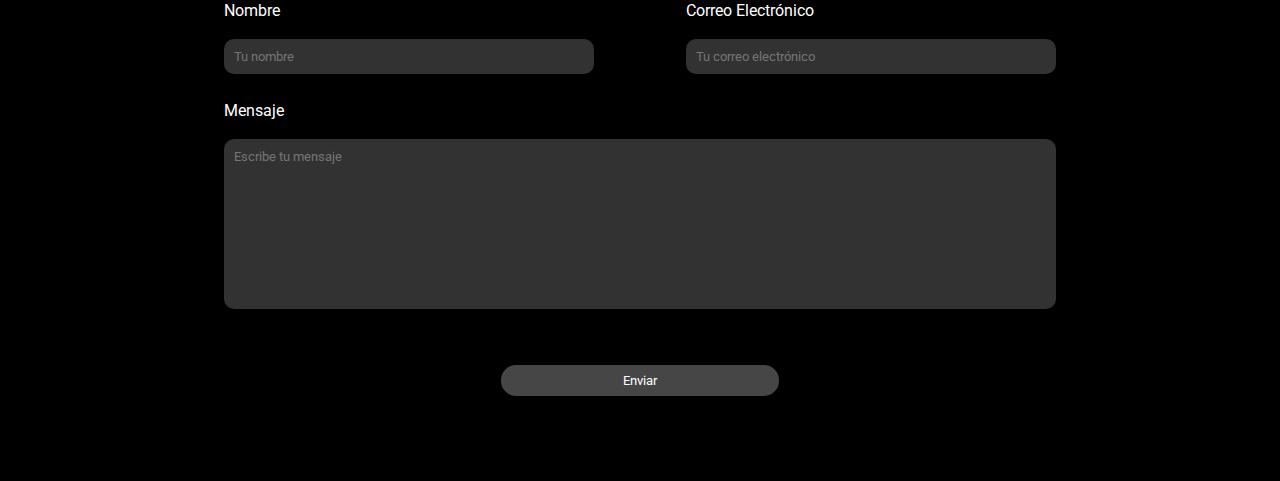
==== commit ffe78dac: "Se eliminó el margin de main por que añadía desplazamiento en las pantallas mobile. Además, se cambi" ====
--- a/index.html
+++ b/index.html
@@ -5,28 +5,28 @@
   <meta name="viewport" content="width=device-width, initial-scale=1.0">
 
   <!-- SEO: Description y Keywords -->
-  <meta name="description" content="Ingeniero de Software enfocado en Desarrollo Web, Seguridad de Datos y Redes. Descubre soluciones tecnológicas eficientes y mi portfolio aquí.">
-  <meta name="keywords" content="James Sánchez, Ingeniero de Software, Desarrollo Web, Redes, Seguridad de Datos, SysAdmin, Docker, PostgreSQL, GitHub, Active Directory, Synology, CCTV, Windows Server">
+  <meta name="description" content="Enfocado en el Desarrollo Web, Redes y Seguridad de Datos. Descubre soluciones tecnológicas eficientes en mi portafolio.">
+  <meta name="keywords" content="James Sánchez, Engineer Software, Ingeniero de Software, Desarrollo Web, Redes, Seguridad de Datos, SysAdmin, Docker, PostgreSQL, GitHub, Active Directory, Synology, CCTV, Windows Server">
   <meta name="Author" content="James Sanchez">
   <meta name="Robots" content="index, follow">
 
   <!-- Title optimizado para SEO -->
-  <title>James Sánchez - Ingeniero de Software | Desarrollo Web</title>
+  <title>James Sánchez - Software Engineer | Desarrollo Web</title>
   
   <!-- Open Graph -->
-  <meta property="og:title" content="Portfolio James Sánchez | Engineer Software">
-  <meta property="og:site_name" content="James Sánchez | Engineer Software">
+  <meta property="og:title" content="James Sanchez | Software Engineer">
+  <meta property="og:site_name" content="James Sanchez | Software Engineer">
   <meta property="og:locale" content="es_MX">
-  <meta property="og:description" content="Ingeniero de Software enfocado en Desarrollo Web, Seguridad de Datos y Redes. Descubre soluciones tecnológicas eficientes y mi portfolio aquí.">
-  <meta property="og:image" content="https://jamessanchez01.github.io/image-website.svg">
+  <meta property="og:description" content="Enfocado en el Desarrollo Web, Redes y Seguridad de Datos. Descubre soluciones tecnológicas eficientes en mi portafolio.">
+  <meta property="og:image" content="https://lh3.googleusercontent.com/fife/[base64]w3730-h2164">
   <meta property="og:url" content="https://jamessanchez01.github.io/">
   <meta property="og:type" content="website">
 
   <!-- Twitter Card -->
   <meta name="twitter:card" content="summary_large_image">
-  <meta name="twitter:title" content="Portafolio de James Sánchez | Engineer Software">
-  <meta name="twitter:description" content="Ingeniero de Software enfocado en Desarrollo Web, Seguridad de Datos y Redes. Descubre soluciones tecnológicas eficientes y mi portfolio aquí.">
-  <meta name="twitter:image" content="https://jamessanchez01.github.io/image-website.svg">
+  <meta name="twitter:title" content="James Sanchez | Software Engineer">
+  <meta name="twitter:description" content="Enfocado en el Desarrollo Web, Redes y Seguridad de Datos. Descubre soluciones tecnológicas eficientes en mi portafolio.">
+  <meta name="twitter:image" content="https://lh3.googleusercontent.com/fife/[base64]w3730-h2164">
 
   <!-- Canonical URL -->
   <link rel="canonical" href="https://jamessanchez01.github.io/">
@@ -86,8 +86,8 @@
       <img src="./public/images/fotoPerfil.jpeg" class="profile-picture" alt="Foto de perfil de James Sanchez">
       <h1 class="name">James Sanchez</h1>
 
-      <!-- Engineer Software -->
-      <h1 class="profession">Engineer<br><span class="profession-1">Software</span></h1>
+      <!-- Software Engineer -->
+      <h1 class="profession">Software<br><span class="profession-1">Engineer</span></h1>
     </div>
     
     <section class="experience-section">
--- a/public/css/styles.css
+++ b/public/css/styles.css
@@ -19,11 +19,6 @@
     flex-direction: column;
     justify-content: center;
     align-items: center;
-}
-
-main {
-    flex: 1;
-    margin: 0 3rem 4.5rem 3rem;
 }
 
 .profile-picture {
